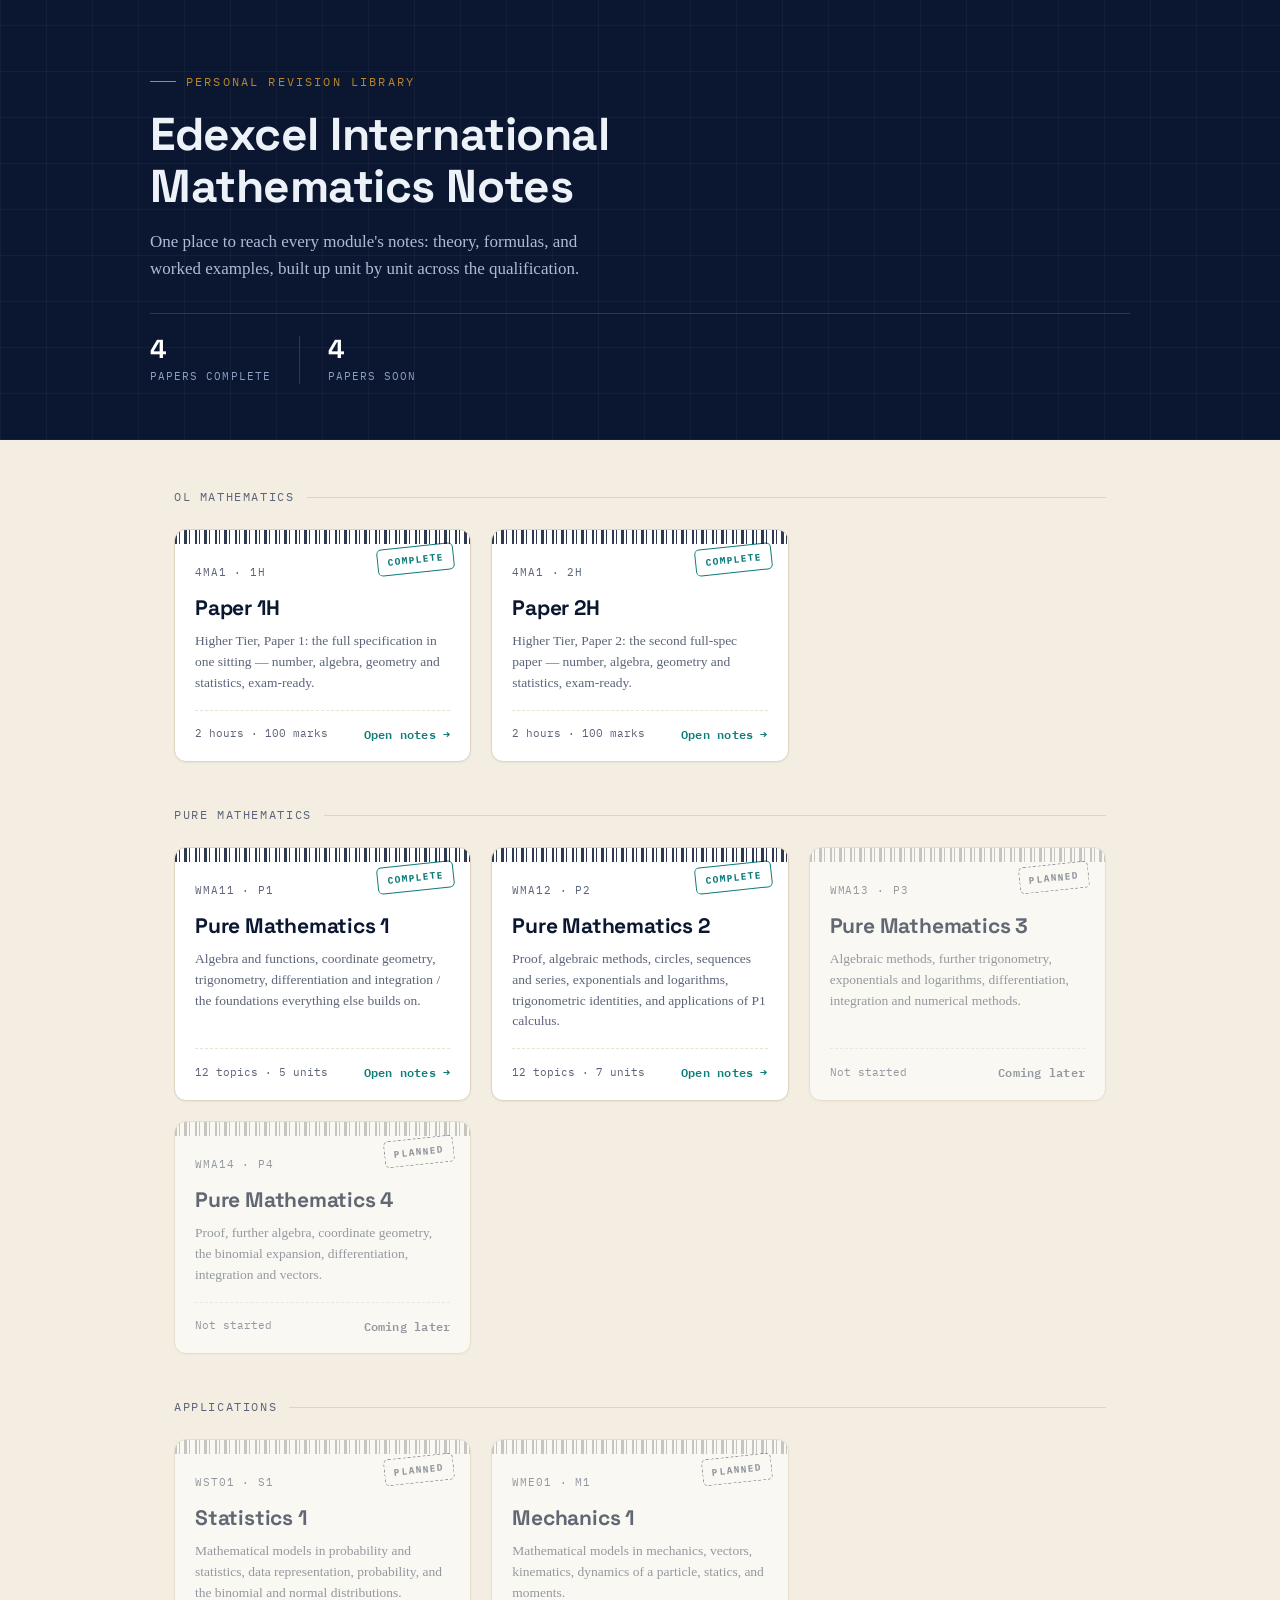
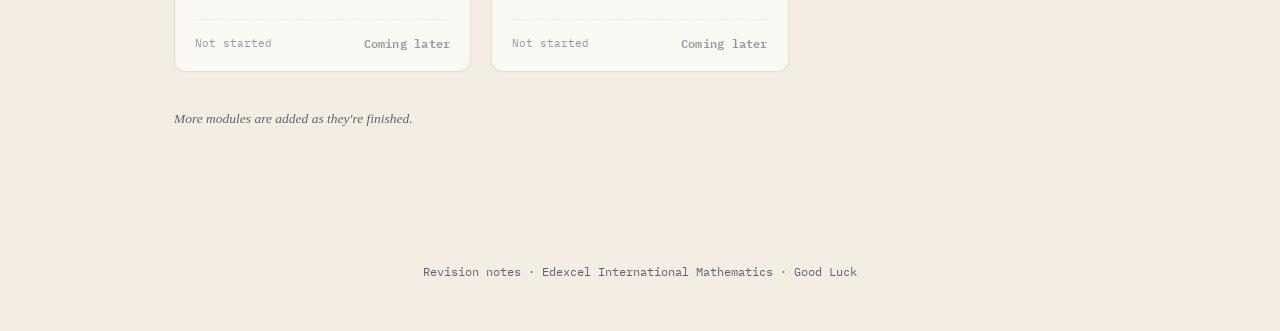
==== index.html @ 562caedf "correct p1/p2 cross links related to p3" ====
<!DOCTYPE html>
<html lang="en">

<head>
  <meta charset="UTF-8">
  <meta name="viewport" content="width=device-width, initial-scale=1.0">
  <title>Edexcel IAL Mathematics — Notes Index</title>
  <link rel="preconnect" href="https://fonts.googleapis.com">
  <link rel="preconnect" href="https://fonts.gstatic.com" crossorigin>
  <link
    href="https://fonts.googleapis.com/css2?family=Space+Grotesk:wght@500;600;700&family=IBM+Plex+Mono:wght@400;500;600&display=swap"
    rel="stylesheet">
  <style>
    :root {
      --navy: #0B1730;
      --navy-soft: #1B2C4D;
      --paper: #F3EEE1;
      --card: #FFFFFF;
      --ink: #20283B;
      --ink-soft: #5B6478;
      --teal: #0E7C7B;
      --teal-dim: #E1F0EF;
      --ochre: #B9862E;
      --ochre-dim: #F6EEDC;
      --rust: #8C3419;
      --line: #DED5C1;
      --line-soft: #E9E3D4;
      --radius: 12px;
      --font-display: 'Space Grotesk', sans-serif;
      --font-serif: Georgia, 'Iowan Old Style', serif;
      --font-mono: 'IBM Plex Mono', monospace;
    }

    * {
      box-sizing: border-box;
    }

    html {
      scroll-behavior: smooth;
    }

    body {
      margin: 0;
      background: var(--paper);
      color: var(--ink);
      font-family: var(--font-serif);
      line-height: 1.6;
    }

    /* ============ HERO ============ */
    .hero {
      background: var(--navy);
      color: #EDF1F8;
      padding: 72px 24px 56px;
      position: relative;
      overflow: hidden;
    }

    .hero::before {
      content: "";
      position: absolute;
      inset: 0;
      background-image:
        repeating-linear-gradient(90deg, rgba(255, 255, 255, 0.035) 0 1px, transparent 1px 46px),
        repeating-linear-gradient(0deg, rgba(255, 255, 255, 0.035) 0 1px, transparent 1px 46px);
      pointer-events: none;
    }

    .hero-inner {
      max-width: 980px;
      margin: 0 auto;
      position: relative;
      z-index: 2;
    }

    .hero .eyebrow {
      font-family: var(--font-mono);
      font-size: 12px;
      letter-spacing: .18em;
      text-transform: uppercase;
      color: var(--ochre);
      display: flex;
      align-items: center;
      gap: 10px;
      margin: 0 0 18px;
    }

    .hero .eyebrow::before {
      content: "";
      width: 26px;
      height: 1px;
      background: var(--ochre);
    }

    .hero h1 {
      font-family: var(--font-display);
      font-weight: 700;
      font-size: clamp(30px, 4.4vw, 46px);
      line-height: 1.12;
      margin: 0 0 16px;
      letter-spacing: -.01em;
      max-width: 16ch;
    }

    .hero p.lede {
      font-family: var(--font-serif);
      font-size: 17px;
      color: #AEBBD6;
      max-width: 56ch;
      margin: 0 0 30px;
    }

    .hero-stats {
      display: flex;
      gap: 0;
      flex-wrap: wrap;
      border-top: 1px solid rgba(255, 255, 255, 0.14);
      padding-top: 22px;
    }

    .hero-stats .stat {
      padding: 0 28px 0 0;
      margin-right: 28px;
      border-right: 1px solid rgba(255, 255, 255, 0.14);
    }

    .hero-stats .stat:last-child {
      border-right: none;
    }

    .hero-stats .stat .n {
      font-family: var(--font-display);
      font-size: 26px;
      font-weight: 700;
      color: #fff;
      line-height: 1;
    }

    .hero-stats .stat .l {
      font-family: var(--font-mono);
      font-size: 10.5px;
      letter-spacing: .1em;
      text-transform: uppercase;
      color: #8CA0C4;
      margin-top: 6px;
    }

    /* ============ MAIN ============ */
    main {
      max-width: 980px;
      margin: 0 auto;
      padding: 48px 24px 90px;
    }

    .section-label {
      font-family: var(--font-mono);
      font-size: 11.5px;
      letter-spacing: .14em;
      text-transform: uppercase;
      color: var(--ink-soft);
      display: flex;
      align-items: center;
      gap: 12px;
      margin: 0 0 22px;
    }

    .section-label::after {
      content: "";
      flex: 1;
      height: 1px;
      background: var(--line);
    }

    .grid {
      display: grid;
      grid-template-columns: repeat(auto-fill, minmax(260px, 1fr));
      gap: 20px;
    }

    /* ---- Paper-stub card ---- */
    .card {
      background: var(--card);
      border: 1px solid var(--line);
      border-radius: var(--radius);
      overflow: hidden;
      position: relative;
      display: flex;
      flex-direction: column;
      text-decoration: none;
      color: inherit;
      box-shadow: 0 1px 2px rgba(11, 23, 48, 0.05);
      transition: transform .18s ease, box-shadow .18s ease, border-color .18s ease;
    }

    a.card:hover {
      transform: translateY(-3px);
      box-shadow: 0 14px 30px rgba(11, 23, 48, 0.12);
      border-color: var(--teal);
    }

    .card.planned {
      cursor: default;
      opacity: 0.62;
    }

    .card-strip {
      height: 14px;
      background-image: repeating-linear-gradient(90deg,
          var(--navy) 0 2px, transparent 2px 4px,
          var(--navy) 4px 5px, transparent 5px 9px,
          var(--navy) 9px 12px, transparent 12px 14px,
          var(--navy) 14px 15px, transparent 15px 20px);
      opacity: 0.85;
    }

    .card.planned .card-strip {
      filter: grayscale(1);
      opacity: 0.35;
    }

    .card-body {
      padding: 20px 20px 18px;
      flex: 1;
      display: flex;
      flex-direction: column;
    }

    .card-code {
      font-family: var(--font-mono);
      font-size: 11px;
      letter-spacing: .08em;
      color: var(--ink-soft);
      margin-bottom: 10px;
      display: flex;
      justify-content: space-between;
      align-items: flex-start;
      gap: 10px;
    }

    .card-title {
      font-family: var(--font-display);
      font-size: 21px;
      font-weight: 700;
      color: var(--navy);
      margin: 0 0 6px;
      letter-spacing: -.01em;
    }

    .card-desc {
      font-family: var(--font-serif);
      font-size: 13.5px;
      color: var(--ink-soft);
      margin: 0 0 16px;
      line-height: 1.55;
    }

    .card-meta {
      margin-top: auto;
      display: flex;
      align-items: center;
      justify-content: space-between;
      gap: 10px;
      padding-top: 14px;
      border-top: 1px dashed var(--line-soft);
    }

    .card-meta .units {
      font-family: var(--font-mono);
      font-size: 11px;
      color: var(--ink-soft);
    }

    .card-cta {
      font-family: var(--font-mono);
      font-size: 11.5px;
      font-weight: 600;
      color: var(--teal);
      letter-spacing: .02em;
    }

    a.card:hover .card-cta {
      text-decoration: underline;
    }

    /* ---- Stamp ---- */
    .stamp {
      position: absolute;
      top: 16px;
      right: 16px;
      font-family: var(--font-mono);
      font-size: 9.5px;
      font-weight: 700;
      letter-spacing: .12em;
      text-transform: uppercase;
      padding: 5px 9px;
      border: 1.5px solid var(--teal);
      border-radius: 5px;
      color: var(--teal);
      transform: rotate(-6deg);
    }

    .stamp.planned {
      border-color: var(--ink-soft);
      color: var(--ink-soft);
      border-style: dashed;
    }

    /* ---- Roadmap note ---- */
    .roadmap-note {
      margin-top: 36px;
      font-family: var(--font-serif);
      font-size: 13.5px;
      color: var(--ink-soft);
      font-style: italic;
      max-width: 60ch;
    }

    footer {
      text-align: center;
      padding: 30px 24px 50px;
      color: var(--ink-soft);
      font-family: var(--font-mono);
      font-size: 11.5px;
    }

    @media (max-width:600px) {
      .hero {
        padding: 56px 20px 44px;
      }

      main {
        padding: 38px 20px 70px;
      }

      .hero-stats .stat {
        padding-right: 18px;
        margin-right: 18px;
      }
    }
  </style>
</head>

<body>

  <header class="hero">
    <div class="hero-inner">
      <p class="eyebrow">Personal revision library</p>
      <h1>Edexcel International Mathematics Notes</h1>
      <p class="lede">One place to reach every module's notes: theory, formulas, and worked examples, built up unit by
        unit across the qualification.</p>
      <div class="hero-stats">
        <div class="stat">
          <div class="n">4</div>
          <div class="l">Papers complete</div>
        </div>
        <div class="stat">
          <div class="n">4</div>
          <div class="l">Papers soon</div>
        </div>
      </div>
    </div>
  </header>

  <main>

<div class="section-label">OL Mathematics</div>
    <div class="grid">

      <a class="card" href="Final revision 1H notes.html">
        <div class="stamp">Complete</div>
        <div class="card-strip"></div>
        <div class="card-body">
          <div class="card-code"><span>4MA1 &middot; 1H</span></div>
          <h2 class="card-title">Paper 1H</h2>
          <p class="card-desc">Higher Tier, Paper 1: the full specification in one sitting — number, algebra,
            geometry and statistics, exam-ready.</p>
          <div class="card-meta">
            <span class="units">2 hours &middot; 100 marks</span>
            <span class="card-cta">Open notes &rarr;</span>
          </div>
        </div>
      </a>

      <a class="card" href="Final_revision_2H_notes -1.html">
        <div class="stamp">Complete</div>
        <div class="card-strip"></div>
        <div class="card-body">
          <div class="card-code"><span>4MA1 &middot; 2H</span></div>
          <h2 class="card-title">Paper 2H</h2>
          <p class="card-desc">Higher Tier, Paper 2: the second full-spec paper — number, algebra, geometry and
            statistics, exam-ready.</p>
          <div class="card-meta">
            <span class="units">2 hours &middot; 100 marks</span>
            <span class="card-cta">Open notes &rarr;</span>
          </div>
        </div>
      </a>

    </div>

    <div class="section-label" style="margin-top:44px;">Pure Mathematics</div>
    <div class="grid">

      <a class="card" href="pure-mathematics-1.html">
        <div class="stamp">Complete</div>
        <div class="card-strip"></div>
        <div class="card-body">
          <div class="card-code"><span>WMA11 &middot; P1</span></div>
          <h2 class="card-title">Pure Mathematics 1</h2>
          <p class="card-desc">Algebra and functions, coordinate geometry, trigonometry, differentiation and integration
            / the foundations everything else builds on.</p>
          <div class="card-meta">
            <span class="units">12 topics &middot; 5 units</span>
            <span class="card-cta">Open notes &rarr;</span>
          </div>
        </div>
      </a>

      <a class="card" href="pure-mathematics-2.html">
        <div class="stamp">Complete</div>
        <div class="card-strip"></div>
        <div class="card-body">
          <div class="card-code"><span>WMA12 &middot; P2</span></div>
          <h2 class="card-title">Pure Mathematics 2</h2>
          <p class="card-desc">Proof, algebraic methods, circles, sequences and series, exponentials and logarithms,
            trigonometric identities, and applications of P1 calculus.</p>
          <div class="card-meta">
            <span class="units">12 topics &middot; 7 units</span>
            <span class="card-cta">Open notes &rarr;</span>
          </div>
        </div>
      </a>

      <div class="card planned" aria-disabled="true">
        <div class="stamp planned">Planned</div>
        <div class="card-strip"></div>
        <div class="card-body">
          <div class="card-code"><span>WMA13 &middot; P3</span></div>
          <h2 class="card-title">Pure Mathematics 3</h2>
          <p class="card-desc">Algebraic methods, further trigonometry, exponentials and logarithms, differentiation,
            integration and numerical methods.</p>
          <div class="card-meta">
            <span class="units">Not started</span>
            <span class="card-cta" style="color:var(--ink-soft);">Coming later</span>
          </div>
        </div>
      </div>

      <div class="card planned" aria-disabled="true">
        <div class="stamp planned">Planned</div>
        <div class="card-strip"></div>
        <div class="card-body">
          <div class="card-code"><span>WMA14 &middot; P4</span></div>
          <h2 class="card-title">Pure Mathematics 4</h2>
          <p class="card-desc">Proof, further algebra, coordinate geometry, the binomial expansion, differentiation,
            integration and vectors.</p>
          <div class="card-meta">
            <span class="units">Not started</span>
            <span class="card-cta" style="color:var(--ink-soft);">Coming later</span>
          </div>
        </div>
      </div>

    </div>

    <div class="section-label" style="margin-top:44px;">Applications</div>
    <div class="grid">

      <div class="card planned" aria-disabled="true">
        <div class="stamp planned">Planned</div>
        <div class="card-strip"></div>
        <div class="card-body">
          <div class="card-code"><span>WST01 &middot; S1</span></div>
          <h2 class="card-title">Statistics 1</h2>
          <p class="card-desc">Mathematical models in probability and statistics, data representation, probability, and
            the binomial and normal distributions.</p>
          <div class="card-meta">
            <span class="units">Not started</span>
            <span class="card-cta" style="color:var(--ink-soft);">Coming later</span>
          </div>
        </div>
      </div>

      <div class="card planned" aria-disabled="true">
        <div class="stamp planned">Planned</div>
        <div class="card-strip"></div>
        <div class="card-body">
          <div class="card-code"><span>WME01 &middot; M1</span></div>
          <h2 class="card-title">Mechanics 1</h2>
          <p class="card-desc">Mathematical models in mechanics, vectors, kinematics, dynamics of a particle, statics,
            and moments.</p>
          <div class="card-meta">
            <span class="units">Not started</span>
            <span class="card-cta" style="color:var(--ink-soft);">Coming later</span>
          </div>
        </div>
      </div>

    </div>

    <p class="roadmap-note">More modules are added as they're finished.</p>
  </main>

  <footer>Revision notes &middot; Edexcel International Mathematics &middot; Good Luck</footer>

</body>

</html>
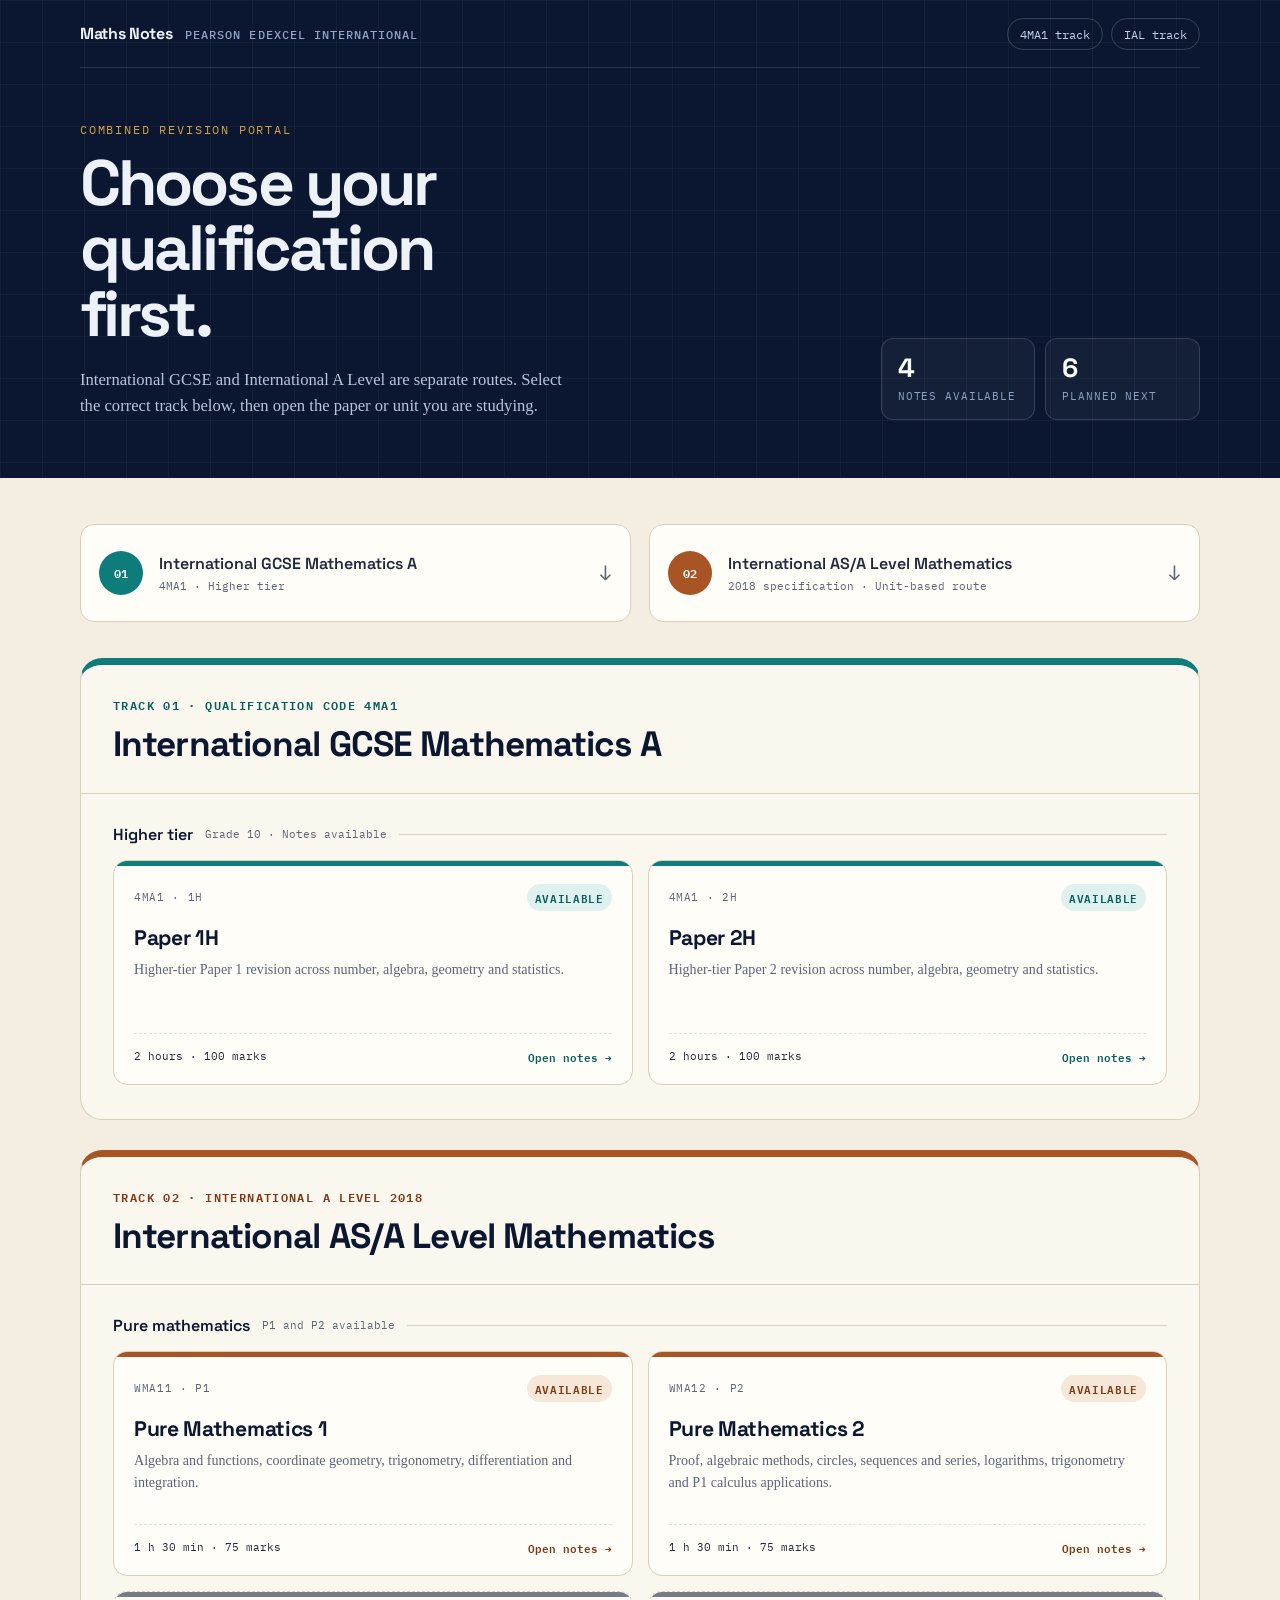
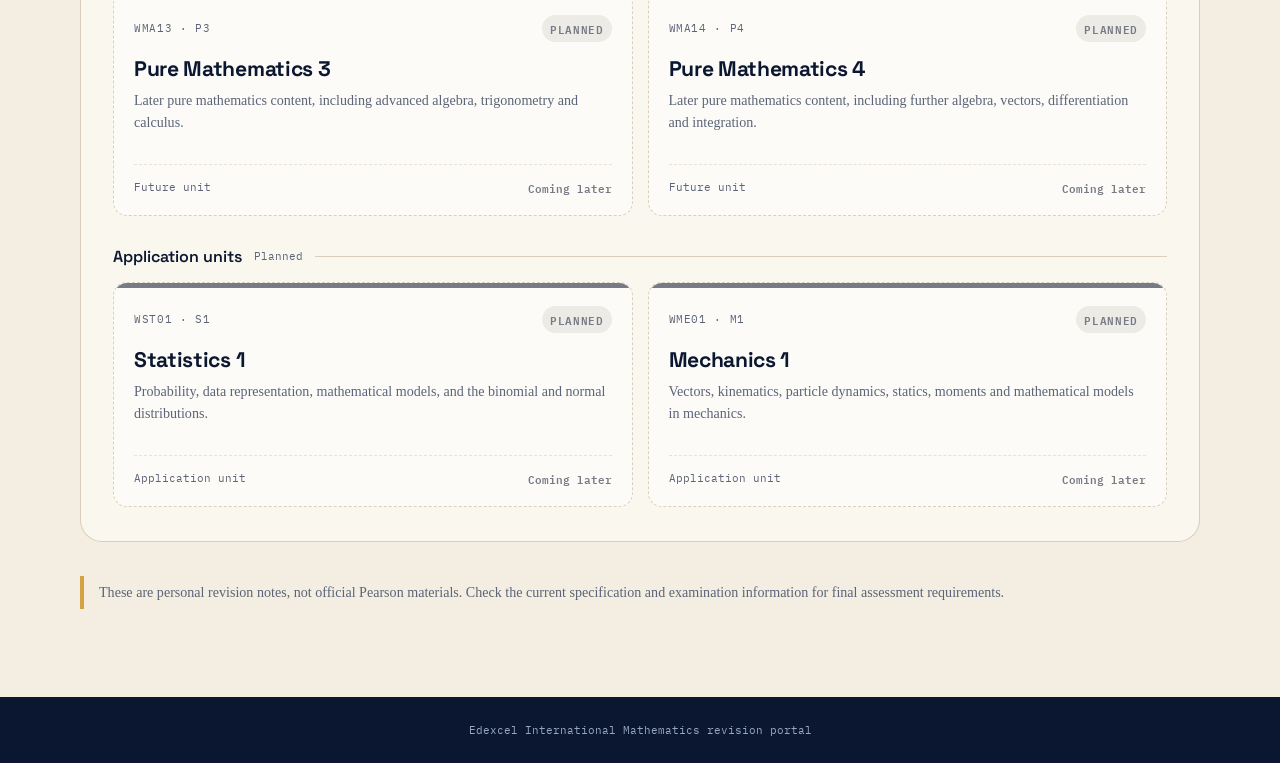
==== commit a64f5a61: "index page overhaul" ====
--- a/index.html
+++ b/index.html
@@ -1,508 +1,135 @@
 <!DOCTYPE html>
 <html lang="en">
-
 <head>
   <meta charset="UTF-8">
   <meta name="viewport" content="width=device-width, initial-scale=1.0">
-  <title>Edexcel IAL Mathematics — Notes Index</title>
+  <meta name="description" content="A two-track revision portal for Pearson Edexcel International GCSE Mathematics A and International A Level Mathematics.">
+  <title>Edexcel International Mathematics Notes Portal</title>
   <link rel="preconnect" href="https://fonts.googleapis.com">
   <link rel="preconnect" href="https://fonts.gstatic.com" crossorigin>
-  <link
-    href="https://fonts.googleapis.com/css2?family=Space+Grotesk:wght@500;600;700&family=IBM+Plex+Mono:wght@400;500;600&display=swap"
-    rel="stylesheet">
+  <link href="https://fonts.googleapis.com/css2?family=Space+Grotesk:wght@500;600;700&family=IBM+Plex+Mono:wght@400;500;600&display=swap" rel="stylesheet">
   <style>
     :root {
-      --navy: #0B1730;
-      --navy-soft: #1B2C4D;
-      --paper: #F3EEE1;
-      --card: #FFFFFF;
-      --ink: #20283B;
-      --ink-soft: #5B6478;
-      --teal: #0E7C7B;
-      --teal-dim: #E1F0EF;
-      --ochre: #B9862E;
-      --ochre-dim: #F6EEDC;
-      --rust: #8C3419;
-      --line: #DED5C1;
-      --line-soft: #E9E3D4;
-      --radius: 12px;
-      --font-display: 'Space Grotesk', sans-serif;
-      --font-serif: Georgia, 'Iowan Old Style', serif;
-      --font-mono: 'IBM Plex Mono', monospace;
+      --navy:#0b1730;--paper:#f3eee1;--card:#fffdf8;--white:#fff;--ink:#20283b;--ink-soft:#5b6478;
+      --line:#d9cfbb;--line-soft:#e9e2d4;--igcse:#0e7c7b;--igcse-dark:#075e5d;--igcse-soft:#dff1ef;
+      --ial:#a85424;--ial-dark:#7e3814;--ial-soft:#f7e7d8;--planned:#777b86;--planned-soft:#edebe5;
+      --gold:#d4a244;--radius-lg:22px;--radius:14px;--display:'Space Grotesk',sans-serif;
+      --serif:Georgia,'Iowan Old Style',serif;--mono:'IBM Plex Mono',monospace;
     }
-
-    * {
-      box-sizing: border-box;
-    }
-
-    html {
-      scroll-behavior: smooth;
-    }
-
-    body {
-      margin: 0;
-      background: var(--paper);
-      color: var(--ink);
-      font-family: var(--font-serif);
-      line-height: 1.6;
-    }
-
-    /* ============ HERO ============ */
-    .hero {
-      background: var(--navy);
-      color: #EDF1F8;
-      padding: 72px 24px 56px;
-      position: relative;
-      overflow: hidden;
-    }
-
-    .hero::before {
-      content: "";
-      position: absolute;
-      inset: 0;
-      background-image:
-        repeating-linear-gradient(90deg, rgba(255, 255, 255, 0.035) 0 1px, transparent 1px 46px),
-        repeating-linear-gradient(0deg, rgba(255, 255, 255, 0.035) 0 1px, transparent 1px 46px);
-      pointer-events: none;
-    }
-
-    .hero-inner {
-      max-width: 980px;
-      margin: 0 auto;
-      position: relative;
-      z-index: 2;
-    }
-
-    .hero .eyebrow {
-      font-family: var(--font-mono);
-      font-size: 12px;
-      letter-spacing: .18em;
-      text-transform: uppercase;
-      color: var(--ochre);
-      display: flex;
-      align-items: center;
-      gap: 10px;
-      margin: 0 0 18px;
-    }
-
-    .hero .eyebrow::before {
-      content: "";
-      width: 26px;
-      height: 1px;
-      background: var(--ochre);
-    }
-
-    .hero h1 {
-      font-family: var(--font-display);
-      font-weight: 700;
-      font-size: clamp(30px, 4.4vw, 46px);
-      line-height: 1.12;
-      margin: 0 0 16px;
-      letter-spacing: -.01em;
-      max-width: 16ch;
-    }
-
-    .hero p.lede {
-      font-family: var(--font-serif);
-      font-size: 17px;
-      color: #AEBBD6;
-      max-width: 56ch;
-      margin: 0 0 30px;
-    }
-
-    .hero-stats {
-      display: flex;
-      gap: 0;
-      flex-wrap: wrap;
-      border-top: 1px solid rgba(255, 255, 255, 0.14);
-      padding-top: 22px;
-    }
-
-    .hero-stats .stat {
-      padding: 0 28px 0 0;
-      margin-right: 28px;
-      border-right: 1px solid rgba(255, 255, 255, 0.14);
-    }
-
-    .hero-stats .stat:last-child {
-      border-right: none;
-    }
-
-    .hero-stats .stat .n {
-      font-family: var(--font-display);
-      font-size: 26px;
-      font-weight: 700;
-      color: #fff;
-      line-height: 1;
-    }
-
-    .hero-stats .stat .l {
-      font-family: var(--font-mono);
-      font-size: 10.5px;
-      letter-spacing: .1em;
-      text-transform: uppercase;
-      color: #8CA0C4;
-      margin-top: 6px;
-    }
-
-    /* ============ MAIN ============ */
-    main {
-      max-width: 980px;
-      margin: 0 auto;
-      padding: 48px 24px 90px;
-    }
-
-    .section-label {
-      font-family: var(--font-mono);
-      font-size: 11.5px;
-      letter-spacing: .14em;
-      text-transform: uppercase;
-      color: var(--ink-soft);
-      display: flex;
-      align-items: center;
-      gap: 12px;
-      margin: 0 0 22px;
-    }
-
-    .section-label::after {
-      content: "";
-      flex: 1;
-      height: 1px;
-      background: var(--line);
-    }
-
-    .grid {
-      display: grid;
-      grid-template-columns: repeat(auto-fill, minmax(260px, 1fr));
-      gap: 20px;
-    }
-
-    /* ---- Paper-stub card ---- */
-    .card {
-      background: var(--card);
-      border: 1px solid var(--line);
-      border-radius: var(--radius);
-      overflow: hidden;
-      position: relative;
-      display: flex;
-      flex-direction: column;
-      text-decoration: none;
-      color: inherit;
-      box-shadow: 0 1px 2px rgba(11, 23, 48, 0.05);
-      transition: transform .18s ease, box-shadow .18s ease, border-color .18s ease;
-    }
-
-    a.card:hover {
-      transform: translateY(-3px);
-      box-shadow: 0 14px 30px rgba(11, 23, 48, 0.12);
-      border-color: var(--teal);
-    }
-
-    .card.planned {
-      cursor: default;
-      opacity: 0.62;
-    }
-
-    .card-strip {
-      height: 14px;
-      background-image: repeating-linear-gradient(90deg,
-          var(--navy) 0 2px, transparent 2px 4px,
-          var(--navy) 4px 5px, transparent 5px 9px,
-          var(--navy) 9px 12px, transparent 12px 14px,
-          var(--navy) 14px 15px, transparent 15px 20px);
-      opacity: 0.85;
-    }
-
-    .card.planned .card-strip {
-      filter: grayscale(1);
-      opacity: 0.35;
-    }
-
-    .card-body {
-      padding: 20px 20px 18px;
-      flex: 1;
-      display: flex;
-      flex-direction: column;
-    }
-
-    .card-code {
-      font-family: var(--font-mono);
-      font-size: 11px;
-      letter-spacing: .08em;
-      color: var(--ink-soft);
-      margin-bottom: 10px;
-      display: flex;
-      justify-content: space-between;
-      align-items: flex-start;
-      gap: 10px;
-    }
-
-    .card-title {
-      font-family: var(--font-display);
-      font-size: 21px;
-      font-weight: 700;
-      color: var(--navy);
-      margin: 0 0 6px;
-      letter-spacing: -.01em;
-    }
-
-    .card-desc {
-      font-family: var(--font-serif);
-      font-size: 13.5px;
-      color: var(--ink-soft);
-      margin: 0 0 16px;
-      line-height: 1.55;
-    }
-
-    .card-meta {
-      margin-top: auto;
-      display: flex;
-      align-items: center;
-      justify-content: space-between;
-      gap: 10px;
-      padding-top: 14px;
-      border-top: 1px dashed var(--line-soft);
-    }
-
-    .card-meta .units {
-      font-family: var(--font-mono);
-      font-size: 11px;
-      color: var(--ink-soft);
-    }
-
-    .card-cta {
-      font-family: var(--font-mono);
-      font-size: 11.5px;
-      font-weight: 600;
-      color: var(--teal);
-      letter-spacing: .02em;
-    }
-
-    a.card:hover .card-cta {
-      text-decoration: underline;
-    }
-
-    /* ---- Stamp ---- */
-    .stamp {
-      position: absolute;
-      top: 16px;
-      right: 16px;
-      font-family: var(--font-mono);
-      font-size: 9.5px;
-      font-weight: 700;
-      letter-spacing: .12em;
-      text-transform: uppercase;
-      padding: 5px 9px;
-      border: 1.5px solid var(--teal);
-      border-radius: 5px;
-      color: var(--teal);
-      transform: rotate(-6deg);
-    }
-
-    .stamp.planned {
-      border-color: var(--ink-soft);
-      color: var(--ink-soft);
-      border-style: dashed;
-    }
-
-    /* ---- Roadmap note ---- */
-    .roadmap-note {
-      margin-top: 36px;
-      font-family: var(--font-serif);
-      font-size: 13.5px;
-      color: var(--ink-soft);
-      font-style: italic;
-      max-width: 60ch;
-    }
-
-    footer {
-      text-align: center;
-      padding: 30px 24px 50px;
-      color: var(--ink-soft);
-      font-family: var(--font-mono);
-      font-size: 11.5px;
-    }
-
-    @media (max-width:600px) {
-      .hero {
-        padding: 56px 20px 44px;
-      }
-
-      main {
-        padding: 38px 20px 70px;
-      }
-
-      .hero-stats .stat {
-        padding-right: 18px;
-        margin-right: 18px;
-      }
-    }
+    *{box-sizing:border-box}html{scroll-behavior:smooth}body{margin:0;background:var(--paper);color:var(--ink);font:16px/1.6 var(--serif)}
+    a{color:inherit}a:focus-visible{outline:3px solid var(--gold);outline-offset:4px}
+    .masthead{background:var(--navy);color:#edf1f8;position:relative;overflow:hidden}
+    .masthead::before{content:"";position:absolute;inset:0;background-image:linear-gradient(90deg,rgba(255,255,255,.035) 1px,transparent 1px),linear-gradient(rgba(255,255,255,.035) 1px,transparent 1px);background-size:42px 42px;pointer-events:none}
+    .topbar,.hero-inner,main{width:min(1120px,calc(100% - 40px));margin-inline:auto}
+    .topbar{min-height:68px;display:flex;align-items:center;justify-content:space-between;gap:24px;border-bottom:1px solid rgba(255,255,255,.12);position:relative;z-index:1}
+    .brand{font:700 1rem var(--display);letter-spacing:-.02em}.brand small{color:#91a5c7;font:500 .72rem var(--mono);letter-spacing:.09em;margin-left:9px;text-transform:uppercase}
+    .track-nav{display:flex;gap:8px;font:.77rem var(--mono)}.track-nav a{border:1px solid rgba(255,255,255,.18);border-radius:999px;color:#c5d0e4;padding:7px 12px;text-decoration:none;transition:.18s}
+    .track-nav a:hover{background:rgba(255,255,255,.1);color:var(--white)}
+    .hero-inner{padding:54px 0 58px;display:grid;grid-template-columns:minmax(0,1.4fr) minmax(260px,.6fr);gap:56px;align-items:end;position:relative;z-index:1}
+    .eyebrow{color:var(--gold);font:.76rem var(--mono);letter-spacing:.15em;margin:0 0 14px;text-transform:uppercase}
+    h1{font:700 clamp(2.1rem,5vw,4.2rem)/1.02 var(--display);letter-spacing:-.045em;margin:0;max-width:12ch}
+    .hero-copy{color:#b8c5dc;font-size:1.04rem;margin:20px 0 0;max-width:58ch}
+    .availability{display:grid;grid-template-columns:1fr 1fr;gap:10px}.availability-item{border:1px solid rgba(255,255,255,.14);border-radius:12px;padding:16px;background:rgba(255,255,255,.04)}
+    .availability-item strong{display:block;color:var(--white);font:700 1.65rem/1 var(--display)}.availability-item span{display:block;color:#8fa2c2;font:.68rem var(--mono);letter-spacing:.08em;margin-top:8px;text-transform:uppercase}
+    main{padding-block:46px 88px}.portal-intro{display:grid;grid-template-columns:1fr 1fr;gap:18px;margin-bottom:36px}
+    .track-jump{align-items:center;background:var(--card);border:1px solid var(--line);border-radius:var(--radius);display:grid;grid-template-columns:auto 1fr auto;gap:16px;min-height:98px;padding:18px;text-decoration:none;transition:.18s}
+    .track-jump:hover{box-shadow:0 14px 32px rgba(11,23,48,.11);transform:translateY(-2px)}.track-jump .number{align-items:center;border-radius:50%;color:var(--white);display:flex;font:600 .78rem var(--mono);height:44px;justify-content:center;width:44px}
+    .track-jump.igcse .number{background:var(--igcse)}.track-jump.ial .number{background:var(--ial)}.track-jump strong{display:block;font:600 1rem/1.25 var(--display)}
+    .track-jump small{color:var(--ink-soft);display:block;font:.7rem var(--mono);margin-top:5px}.track-jump .arrow{color:var(--ink-soft);font:1.3rem var(--display)}
+    .qualification{background:rgba(255,253,248,.62);border:1px solid var(--line);border-radius:var(--radius-lg);overflow:hidden;scroll-margin-top:20px}.qualification+.qualification{margin-top:30px}
+    .qualification-header{display:grid;grid-template-columns:1fr auto;gap:32px;padding:30px 32px 28px;border-bottom:1px solid var(--line)}
+    .qualification.igcse{border-top:7px solid var(--igcse)}.qualification.ial{border-top:7px solid var(--ial)}
+    .qualification-code{font:600 .72rem var(--mono);letter-spacing:.12em;margin:0 0 9px;text-transform:uppercase}.igcse .qualification-code{color:var(--igcse-dark)}.ial .qualification-code{color:var(--ial-dark)}
+    .qualification h2{color:var(--navy);font:700 clamp(1.55rem,3vw,2.2rem)/1.15 var(--display);letter-spacing:-.025em;margin:0}.qualification-summary{color:var(--ink-soft);margin:11px 0 0;max-width:68ch}
+    .structure-note{align-self:start;border-radius:10px;font:.72rem/1.5 var(--mono);max-width:240px;padding:11px 13px}.igcse .structure-note{background:var(--igcse-soft);color:var(--igcse-dark)}.ial .structure-note{background:var(--ial-soft);color:var(--ial-dark)}
+    .qualification-body{padding:30px 32px 34px}.group+.group{margin-top:30px}.group-heading{align-items:center;display:flex;gap:12px;margin:0 0 15px}.group-heading h3{color:var(--navy);font:600 1rem var(--display);margin:0}.group-heading span{color:var(--ink-soft);font:.67rem var(--mono)}
+    .group-heading::after{background:var(--line);content:"";flex:1;height:1px}.paper-grid{display:grid;gap:15px;grid-template-columns:repeat(2,minmax(0,1fr))}
+    .paper-card{background:var(--card);border:1px solid var(--line);border-radius:var(--radius);color:inherit;display:flex;flex-direction:column;min-height:225px;overflow:hidden;position:relative;text-decoration:none;transition:.18s}
+    a.paper-card:hover{box-shadow:0 12px 26px rgba(11,23,48,.1);transform:translateY(-2px)}.igcse a.paper-card:hover{border-color:var(--igcse)}.ial a.paper-card:hover{border-color:var(--ial)}
+    .paper-card::before{content:"";height:5px;inset:0 0 auto;position:absolute}.igcse .paper-card::before{background:var(--igcse)}.ial .paper-card::before{background:var(--ial)}.paper-card.planned::before{background:var(--planned)}
+    .paper-card.planned{background:rgba(255,255,255,.48);border-style:dashed;color:var(--ink-soft)}.paper-content{display:flex;flex:1;flex-direction:column;padding:23px 20px 18px}
+    .paper-topline{align-items:center;display:flex;font:.68rem var(--mono);justify-content:space-between;letter-spacing:.06em;margin-bottom:14px}.paper-code{color:var(--ink-soft)}
+    .status{border-radius:999px;font-weight:600;padding:4px 8px;text-transform:uppercase}.igcse .status.ready{background:var(--igcse-soft);color:var(--igcse-dark)}.ial .status.ready{background:var(--ial-soft);color:var(--ial-dark)}.status.planned{background:var(--planned-soft);color:var(--planned)}
+    .paper-card h4{color:var(--navy);font:700 1.32rem/1.2 var(--display);letter-spacing:-.015em;margin:0}.paper-card p{color:var(--ink-soft);font-size:.88rem;line-height:1.55;margin:9px 0 18px}
+    .paper-footer{align-items:center;border-top:1px dashed var(--line-soft);display:flex;font:.68rem var(--mono);gap:12px;justify-content:space-between;margin-top:auto;padding-top:13px}.paper-footer .open{font-weight:600}.igcse .paper-footer .open{color:var(--igcse-dark)}.ial .paper-footer .open{color:var(--ial-dark)}.planned .paper-footer .open{color:var(--planned)}
+    .portal-note{border-left:4px solid var(--gold);color:var(--ink-soft);font-size:.88rem;margin:34px 0 0;padding:5px 0 5px 15px}footer{background:var(--navy);color:#97a7c2;font:.7rem var(--mono);padding:26px 20px;text-align:center}
+    @media(max-width:860px){.hero-inner{grid-template-columns:1fr;gap:28px}.availability{max-width:380px}.qualification-header{grid-template-columns:1fr;gap:18px}.structure-note{max-width:none}}
+    @media(max-width:640px){.topbar,.hero-inner,main{width:min(100% - 28px,1120px)}.topbar{align-items:flex-start;flex-direction:column;padding-block:16px}.brand small{display:block;margin:2px 0 0}.track-nav{width:100%}.track-nav a{flex:1;text-align:center}.hero-inner{padding-block:42px 46px}.portal-intro,.paper-grid{grid-template-columns:1fr}.qualification-header,.qualification-body{padding-inline:20px}.paper-card{min-height:0}}
+    @media(prefers-reduced-motion:reduce){html{scroll-behavior:auto}*{transition:none!important}}
   </style>
 </head>
-
 <body>
-
-  <header class="hero">
+  <header class="masthead">
+    <div class="topbar">
+      <div class="brand">Maths Notes <small>Pearson Edexcel International</small></div>
+      <nav class="track-nav" aria-label="Qualification tracks"><a href="#igcse-track">4MA1 track</a><a href="#ial-track">IAL track</a></nav>
+    </div>
     <div class="hero-inner">
-      <p class="eyebrow">Personal revision library</p>
-      <h1>Edexcel International Mathematics Notes</h1>
-      <p class="lede">One place to reach every module's notes: theory, formulas, and worked examples, built up unit by
-        unit across the qualification.</p>
-      <div class="hero-stats">
-        <div class="stat">
-          <div class="n">4</div>
-          <div class="l">Papers complete</div>
-        </div>
-        <div class="stat">
-          <div class="n">4</div>
-          <div class="l">Papers soon</div>
-        </div>
+      <div>
+        <p class="eyebrow">Combined revision portal</p>
+        <h1>Choose your qualification first.</h1>
+        <p class="hero-copy">International GCSE and International A Level are separate routes. Select the correct track below, then open the paper or unit you are studying.</p>
+      </div>
+      <div class="availability" aria-label="Portal availability">
+        <div class="availability-item"><strong>4</strong><span>Notes available</span></div>
+        <div class="availability-item"><strong>6</strong><span>Planned next</span></div>
       </div>
     </div>
   </header>
 
   <main>
+    <nav class="portal-intro" aria-label="Choose a qualification">
+      <a class="track-jump igcse" href="#igcse-track"><span class="number">01</span><span><strong>International GCSE Mathematics A</strong><small>4MA1 · Higher tier</small></span><span class="arrow" aria-hidden="true">↓</span></a>
+      <a class="track-jump ial" href="#ial-track"><span class="number">02</span><span><strong>International AS/A Level Mathematics</strong><small>2018 specification · Unit-based route</small></span><span class="arrow" aria-hidden="true">↓</span></a>
+    </nav>
 
-<div class="section-label">OL Mathematics</div>
-    <div class="grid">
-
-      <a class="card" href="Final revision 1H notes.html">
-        <div class="stamp">Complete</div>
-        <div class="card-strip"></div>
-        <div class="card-body">
-          <div class="card-code"><span>4MA1 &middot; 1H</span></div>
-          <h2 class="card-title">Paper 1H</h2>
-          <p class="card-desc">Higher Tier, Paper 1: the full specification in one sitting — number, algebra,
-            geometry and statistics, exam-ready.</p>
-          <div class="card-meta">
-            <span class="units">2 hours &middot; 100 marks</span>
-            <span class="card-cta">Open notes &rarr;</span>
+    <section class="qualification igcse" id="igcse-track" aria-labelledby="igcse-heading">
+      <header class="qualification-header">
+        <div><p class="qualification-code">Track 01 · Qualification code 4MA1</p><h2 id="igcse-heading">International GCSE Mathematics A</h2></div>
+      </header>
+      <div class="qualification-body">
+        <div class="group">
+          <!-- <div class="group-heading"><h3>Foundation tier</h3><span>Grades 1–5 · Notes planned</span></div>
+          <div class="paper-grid">
+            <article class="paper-card planned" data-qualification="4MA1" data-tier="foundation" data-status="planned"><div class="paper-content"><div class="paper-topline"><span class="paper-code">4MA1 · 1F</span><span class="status planned">Planned</span></div><h4>Paper 1F</h4><p>Foundation-tier Paper 1 notes will appear here when they are ready.</p><div class="paper-footer"><span>2 hours · 100 marks</span><span class="open">Coming later</span></div></div></article>
+            <article class="paper-card planned" data-qualification="4MA1" data-tier="foundation" data-status="planned"><div class="paper-content"><div class="paper-topline"><span class="paper-code">4MA1 · 2F</span><span class="status planned">Planned</span></div><h4>Paper 2F</h4><p>Foundation-tier Paper 2 notes will appear here when they are ready.</p><div class="paper-footer"><span>2 hours · 100 marks</span><span class="open">Coming later</span></div></div></article>
           </div>
-        </div>
-      </a>
-
-      <a class="card" href="Final_revision_2H_notes -1.html">
-        <div class="stamp">Complete</div>
-        <div class="card-strip"></div>
-        <div class="card-body">
-          <div class="card-code"><span>4MA1 &middot; 2H</span></div>
-          <h2 class="card-title">Paper 2H</h2>
-          <p class="card-desc">Higher Tier, Paper 2: the second full-spec paper — number, algebra, geometry and
-            statistics, exam-ready.</p>
-          <div class="card-meta">
-            <span class="units">2 hours &middot; 100 marks</span>
-            <span class="card-cta">Open notes &rarr;</span>
-          </div>
-        </div>
-      </a>
-
-    </div>
-
-    <div class="section-label" style="margin-top:44px;">Pure Mathematics</div>
-    <div class="grid">
-
-      <a class="card" href="pure-mathematics-1.html">
-        <div class="stamp">Complete</div>
-        <div class="card-strip"></div>
-        <div class="card-body">
-          <div class="card-code"><span>WMA11 &middot; P1</span></div>
-          <h2 class="card-title">Pure Mathematics 1</h2>
-          <p class="card-desc">Algebra and functions, coordinate geometry, trigonometry, differentiation and integration
-            / the foundations everything else builds on.</p>
-          <div class="card-meta">
-            <span class="units">12 topics &middot; 5 units</span>
-            <span class="card-cta">Open notes &rarr;</span>
-          </div>
-        </div>
-      </a>
-
-      <a class="card" href="pure-mathematics-2.html">
-        <div class="stamp">Complete</div>
-        <div class="card-strip"></div>
-        <div class="card-body">
-          <div class="card-code"><span>WMA12 &middot; P2</span></div>
-          <h2 class="card-title">Pure Mathematics 2</h2>
-          <p class="card-desc">Proof, algebraic methods, circles, sequences and series, exponentials and logarithms,
-            trigonometric identities, and applications of P1 calculus.</p>
-          <div class="card-meta">
-            <span class="units">12 topics &middot; 7 units</span>
-            <span class="card-cta">Open notes &rarr;</span>
-          </div>
-        </div>
-      </a>
-
-      <div class="card planned" aria-disabled="true">
-        <div class="stamp planned">Planned</div>
-        <div class="card-strip"></div>
-        <div class="card-body">
-          <div class="card-code"><span>WMA13 &middot; P3</span></div>
-          <h2 class="card-title">Pure Mathematics 3</h2>
-          <p class="card-desc">Algebraic methods, further trigonometry, exponentials and logarithms, differentiation,
-            integration and numerical methods.</p>
-          <div class="card-meta">
-            <span class="units">Not started</span>
-            <span class="card-cta" style="color:var(--ink-soft);">Coming later</span>
+        </div> -->
+        <div class="group">
+          <div class="group-heading"><h3>Higher tier</h3><span>Grade 10 · Notes available</span></div>
+          <div class="paper-grid">
+            <a class="paper-card" href="Final revision 1H notes.html" data-qualification="4MA1" data-tier="higher" data-status="available"><div class="paper-content"><div class="paper-topline"><span class="paper-code">4MA1 · 1H</span><span class="status ready">Available</span></div><h4>Paper 1H</h4><p>Higher-tier Paper 1 revision across number, algebra, geometry and statistics.</p><div class="paper-footer"><span>2 hours · 100 marks</span><span class="open">Open notes →</span></div></div></a>
+            <a class="paper-card" href="Final_revision_2H_notes -1.html" data-qualification="4MA1" data-tier="higher" data-status="available"><div class="paper-content"><div class="paper-topline"><span class="paper-code">4MA1 · 2H</span><span class="status ready">Available</span></div><h4>Paper 2H</h4><p>Higher-tier Paper 2 revision across number, algebra, geometry and statistics.</p><div class="paper-footer"><span>2 hours · 100 marks</span><span class="open">Open notes →</span></div></div></a>
           </div>
         </div>
       </div>
+    </section>
 
-      <div class="card planned" aria-disabled="true">
-        <div class="stamp planned">Planned</div>
-        <div class="card-strip"></div>
-        <div class="card-body">
-          <div class="card-code"><span>WMA14 &middot; P4</span></div>
-          <h2 class="card-title">Pure Mathematics 4</h2>
-          <p class="card-desc">Proof, further algebra, coordinate geometry, the binomial expansion, differentiation,
-            integration and vectors.</p>
-          <div class="card-meta">
-            <span class="units">Not started</span>
-            <span class="card-cta" style="color:var(--ink-soft);">Coming later</span>
+    <section class="qualification ial" id="ial-track" aria-labelledby="ial-heading">
+      <header class="qualification-header">
+        <div><p class="qualification-code">Track 02 · International A Level 2018</p><h2 id="ial-heading">International AS/A Level Mathematics</h2></div>
+      </header>
+      <div class="qualification-body">
+        <div class="group">
+          <div class="group-heading"><h3>Pure mathematics</h3><span>P1 and P2 available</span></div>
+          <div class="paper-grid">
+            <a class="paper-card" href="pure-mathematics-1.html" data-qualification="IAL-2018" data-unit="WMA11" data-status="available"><div class="paper-content"><div class="paper-topline"><span class="paper-code">WMA11 · P1</span><span class="status ready">Available</span></div><h4>Pure Mathematics 1</h4><p>Algebra and functions, coordinate geometry, trigonometry, differentiation and integration.</p><div class="paper-footer"><span>1 h 30 min · 75 marks</span><span class="open">Open notes →</span></div></div></a>
+            <a class="paper-card" href="pure-mathematics-2.html" data-qualification="IAL-2018" data-unit="WMA12" data-status="available"><div class="paper-content"><div class="paper-topline"><span class="paper-code">WMA12 · P2</span><span class="status ready">Available</span></div><h4>Pure Mathematics 2</h4><p>Proof, algebraic methods, circles, sequences and series, logarithms, trigonometry and P1 calculus applications.</p><div class="paper-footer"><span>1 h 30 min · 75 marks</span><span class="open">Open notes →</span></div></div></a>
+            <article class="paper-card planned" data-qualification="IAL-2018" data-unit="WMA13" data-status="planned"><div class="paper-content"><div class="paper-topline"><span class="paper-code">WMA13 · P3</span><span class="status planned">Planned</span></div><h4>Pure Mathematics 3</h4><p>Later pure mathematics content, including advanced algebra, trigonometry and calculus.</p><div class="paper-footer"><span>Future unit</span><span class="open">Coming later</span></div></div></article>
+            <article class="paper-card planned" data-qualification="IAL-2018" data-unit="WMA14" data-status="planned"><div class="paper-content"><div class="paper-topline"><span class="paper-code">WMA14 · P4</span><span class="status planned">Planned</span></div><h4>Pure Mathematics 4</h4><p>Later pure mathematics content, including further algebra, vectors, differentiation and integration.</p><div class="paper-footer"><span>Future unit</span><span class="open">Coming later</span></div></div></article>
+          </div>
+        </div>
+        <div class="group">
+          <div class="group-heading"><h3>Application units</h3><span>Planned</span></div>
+          <div class="paper-grid">
+            <article class="paper-card planned" data-qualification="IAL-2018" data-unit="WST01" data-status="planned"><div class="paper-content"><div class="paper-topline"><span class="paper-code">WST01 · S1</span><span class="status planned">Planned</span></div><h4>Statistics 1</h4><p>Probability, data representation, mathematical models, and the binomial and normal distributions.</p><div class="paper-footer"><span>Application unit</span><span class="open">Coming later</span></div></div></article>
+            <article class="paper-card planned" data-qualification="IAL-2018" data-unit="WME01" data-status="planned"><div class="paper-content"><div class="paper-topline"><span class="paper-code">WME01 · M1</span><span class="status planned">Planned</span></div><h4>Mechanics 1</h4><p>Vectors, kinematics, particle dynamics, statics, moments and mathematical models in mechanics.</p><div class="paper-footer"><span>Application unit</span><span class="open">Coming later</span></div></div></article>
           </div>
         </div>
       </div>
-
-    </div>
-
-    <div class="section-label" style="margin-top:44px;">Applications</div>
-    <div class="grid">
-
-      <div class="card planned" aria-disabled="true">
-        <div class="stamp planned">Planned</div>
-        <div class="card-strip"></div>
-        <div class="card-body">
-          <div class="card-code"><span>WST01 &middot; S1</span></div>
-          <h2 class="card-title">Statistics 1</h2>
-          <p class="card-desc">Mathematical models in probability and statistics, data representation, probability, and
-            the binomial and normal distributions.</p>
-          <div class="card-meta">
-            <span class="units">Not started</span>
-            <span class="card-cta" style="color:var(--ink-soft);">Coming later</span>
-          </div>
-        </div>
-      </div>
-
-      <div class="card planned" aria-disabled="true">
-        <div class="stamp planned">Planned</div>
-        <div class="card-strip"></div>
-        <div class="card-body">
-          <div class="card-code"><span>WME01 &middot; M1</span></div>
-          <h2 class="card-title">Mechanics 1</h2>
-          <p class="card-desc">Mathematical models in mechanics, vectors, kinematics, dynamics of a particle, statics,
-            and moments.</p>
-          <div class="card-meta">
-            <span class="units">Not started</span>
-            <span class="card-cta" style="color:var(--ink-soft);">Coming later</span>
-          </div>
-        </div>
-      </div>
-
-    </div>
-
-    <p class="roadmap-note">More modules are added as they're finished.</p>
+    </section>
+    <p class="portal-note">These are personal revision notes, not official Pearson materials. Check the current specification and examination information for final assessment requirements.</p>
   </main>
-
-  <footer>Revision notes &middot; Edexcel International Mathematics &middot; Good Luck</footer>
-
+  <footer>Edexcel International Mathematics revision portal</footer>
 </body>
-
-</html>+</html>
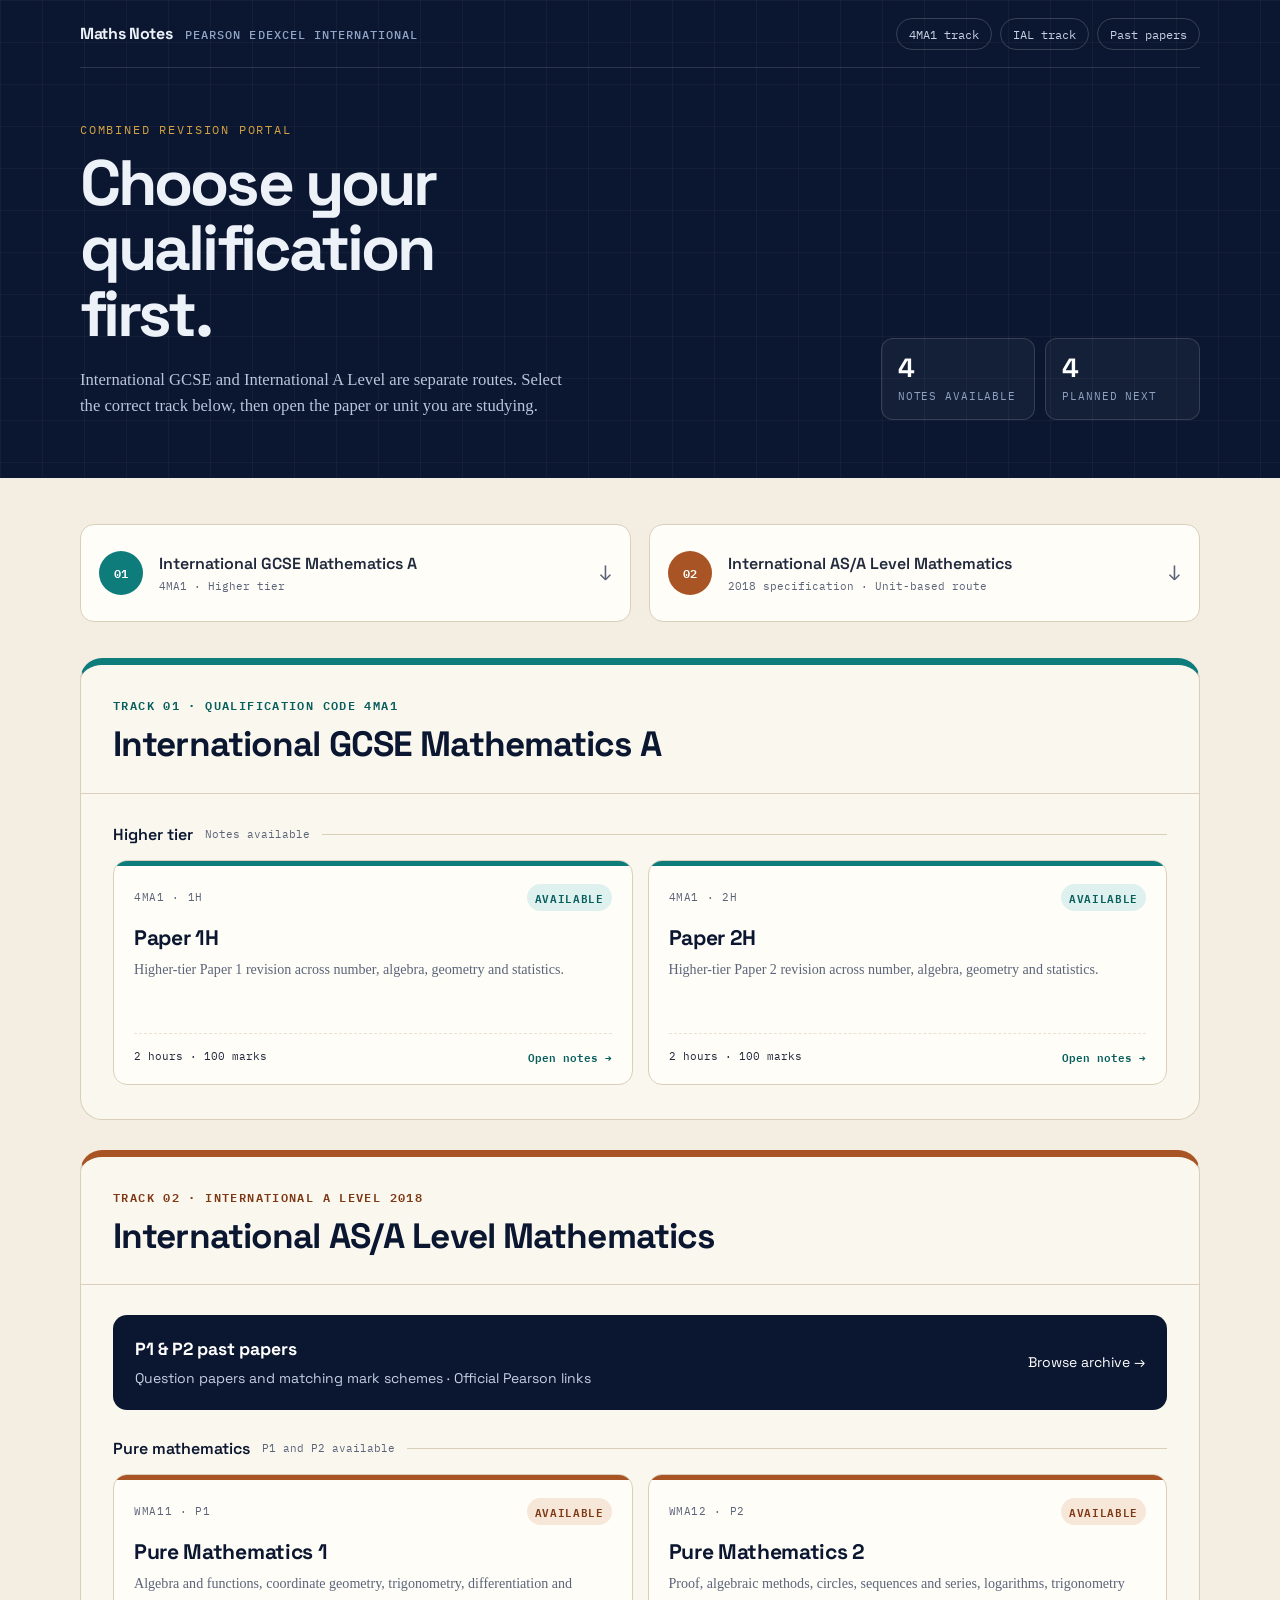
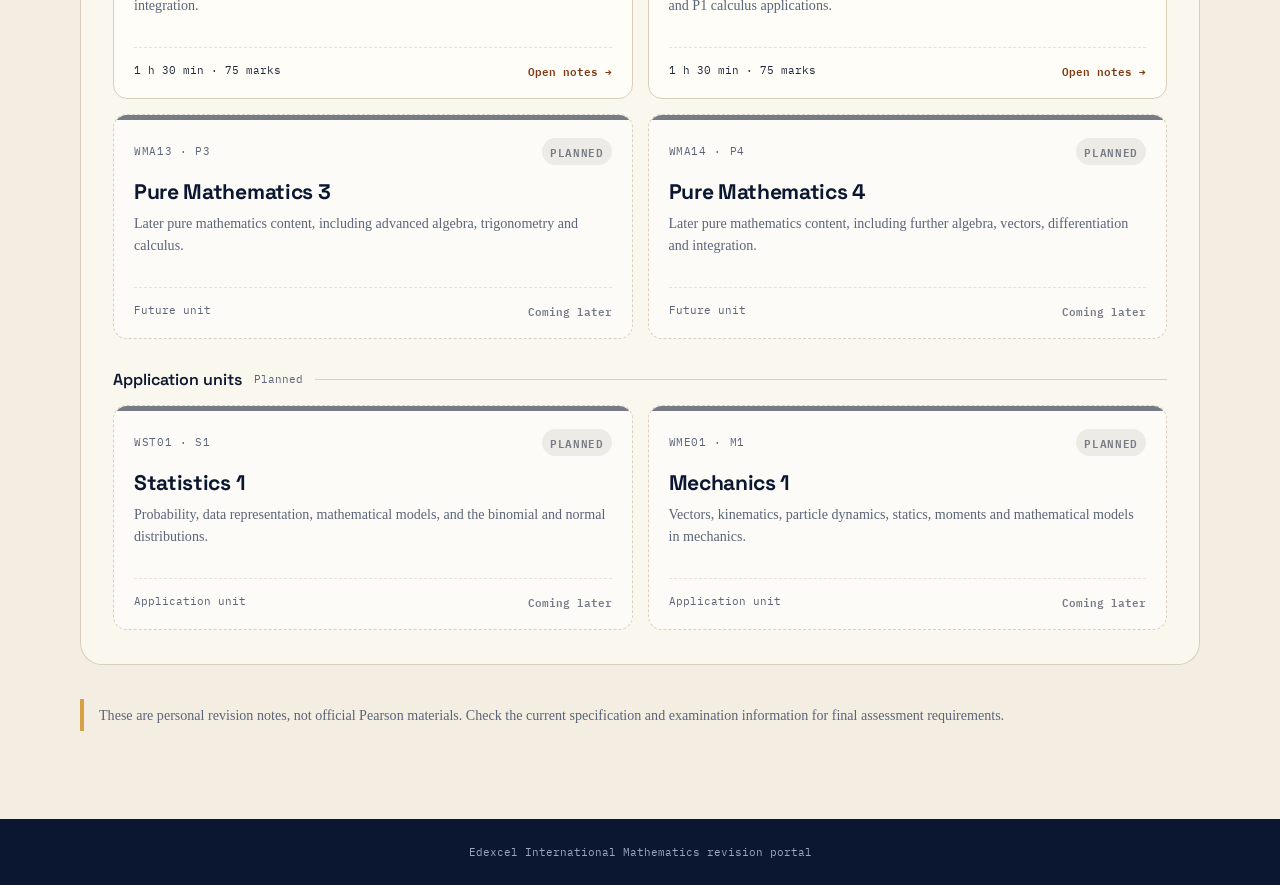
==== commit ae407262: "feat: past papers" ====
--- a/index.html
+++ b/index.html
@@ -53,7 +53,9 @@
     .paper-card h4{color:var(--navy);font:700 1.32rem/1.2 var(--display);letter-spacing:-.015em;margin:0}.paper-card p{color:var(--ink-soft);font-size:.88rem;line-height:1.55;margin:9px 0 18px}
     .paper-footer{align-items:center;border-top:1px dashed var(--line-soft);display:flex;font:.68rem var(--mono);gap:12px;justify-content:space-between;margin-top:auto;padding-top:13px}.paper-footer .open{font-weight:600}.igcse .paper-footer .open{color:var(--igcse-dark)}.ial .paper-footer .open{color:var(--ial-dark)}.planned .paper-footer .open{color:var(--planned)}
     .portal-note{border-left:4px solid var(--gold);color:var(--ink-soft);font-size:.88rem;margin:34px 0 0;padding:5px 0 5px 15px}footer{background:var(--navy);color:#97a7c2;font:.7rem var(--mono);padding:26px 20px;text-align:center}
+    .archive-link{display:flex;align-items:center;justify-content:space-between;gap:20px;background:var(--navy);color:var(--white);padding:20px 22px;border-radius:14px;text-decoration:none;margin-bottom:28px;font-family:var(--display)}.archive-link strong{display:block;font-size:1.1rem}.archive-link small{display:block;color:#c5d0e4;font-size:.875rem;margin-top:4px}.archive-link:hover{background:#182b4c}.archive-link>span:last-child{font-size:.875rem;flex-shrink:0}.track-nav{flex-wrap:wrap}
     @media(max-width:860px){.hero-inner{grid-template-columns:1fr;gap:28px}.availability{max-width:380px}.qualification-header{grid-template-columns:1fr;gap:18px}.structure-note{max-width:none}}
+    @media(max-width:480px){.archive-link{align-items:flex-start;flex-direction:column;gap:12px}}
     @media(max-width:640px){.topbar,.hero-inner,main{width:min(100% - 28px,1120px)}.topbar{align-items:flex-start;flex-direction:column;padding-block:16px}.brand small{display:block;margin:2px 0 0}.track-nav{width:100%}.track-nav a{flex:1;text-align:center}.hero-inner{padding-block:42px 46px}.portal-intro,.paper-grid{grid-template-columns:1fr}.qualification-header,.qualification-body{padding-inline:20px}.paper-card{min-height:0}}
     @media(prefers-reduced-motion:reduce){html{scroll-behavior:auto}*{transition:none!important}}
   </style>
@@ -62,7 +64,7 @@
   <header class="masthead">
     <div class="topbar">
       <div class="brand">Maths Notes <small>Pearson Edexcel International</small></div>
-      <nav class="track-nav" aria-label="Qualification tracks"><a href="#igcse-track">4MA1 track</a><a href="#ial-track">IAL track</a></nav>
+      <nav class="track-nav" aria-label="Qualification tracks"><a href="#igcse-track">4MA1 track</a><a href="#ial-track">IAL track</a><a href="past-papers.html">Past papers</a></nav>
     </div>
     <div class="hero-inner">
       <div>
@@ -72,7 +74,7 @@
       </div>
       <div class="availability" aria-label="Portal availability">
         <div class="availability-item"><strong>4</strong><span>Notes available</span></div>
-        <div class="availability-item"><strong>6</strong><span>Planned next</span></div>
+        <div class="availability-item"><strong>4</strong><span>Planned next</span></div>
       </div>
     </div>
   </header>
@@ -88,15 +90,17 @@
         <div><p class="qualification-code">Track 01 · Qualification code 4MA1</p><h2 id="igcse-heading">International GCSE Mathematics A</h2></div>
       </header>
       <div class="qualification-body">
+        <!-- Foundation placeholders retained for possible future use.
         <div class="group">
-          <!-- <div class="group-heading"><h3>Foundation tier</h3><span>Grades 1–5 · Notes planned</span></div>
+          <div class="group-heading"><h3>Foundation tier</h3><span>Grades 1–5 · Notes planned</span></div>
           <div class="paper-grid">
             <article class="paper-card planned" data-qualification="4MA1" data-tier="foundation" data-status="planned"><div class="paper-content"><div class="paper-topline"><span class="paper-code">4MA1 · 1F</span><span class="status planned">Planned</span></div><h4>Paper 1F</h4><p>Foundation-tier Paper 1 notes will appear here when they are ready.</p><div class="paper-footer"><span>2 hours · 100 marks</span><span class="open">Coming later</span></div></div></article>
             <article class="paper-card planned" data-qualification="4MA1" data-tier="foundation" data-status="planned"><div class="paper-content"><div class="paper-topline"><span class="paper-code">4MA1 · 2F</span><span class="status planned">Planned</span></div><h4>Paper 2F</h4><p>Foundation-tier Paper 2 notes will appear here when they are ready.</p><div class="paper-footer"><span>2 hours · 100 marks</span><span class="open">Coming later</span></div></div></article>
           </div>
-        </div> -->
+        </div>
+        -->
         <div class="group">
-          <div class="group-heading"><h3>Higher tier</h3><span>Grade 10 · Notes available</span></div>
+          <div class="group-heading"><h3>Higher tier</h3><span>Notes available</span></div>
           <div class="paper-grid">
             <a class="paper-card" href="Final revision 1H notes.html" data-qualification="4MA1" data-tier="higher" data-status="available"><div class="paper-content"><div class="paper-topline"><span class="paper-code">4MA1 · 1H</span><span class="status ready">Available</span></div><h4>Paper 1H</h4><p>Higher-tier Paper 1 revision across number, algebra, geometry and statistics.</p><div class="paper-footer"><span>2 hours · 100 marks</span><span class="open">Open notes →</span></div></div></a>
             <a class="paper-card" href="Final_revision_2H_notes -1.html" data-qualification="4MA1" data-tier="higher" data-status="available"><div class="paper-content"><div class="paper-topline"><span class="paper-code">4MA1 · 2H</span><span class="status ready">Available</span></div><h4>Paper 2H</h4><p>Higher-tier Paper 2 revision across number, algebra, geometry and statistics.</p><div class="paper-footer"><span>2 hours · 100 marks</span><span class="open">Open notes →</span></div></div></a>
@@ -111,6 +115,7 @@
       </header>
       <div class="qualification-body">
         <div class="group">
+          <a class="archive-link" href="past-papers.html"><span><strong>P1 &amp; P2 past papers</strong><small>Question papers and matching mark schemes · Official Pearson links</small></span><span>Browse archive →</span></a>
           <div class="group-heading"><h3>Pure mathematics</h3><span>P1 and P2 available</span></div>
           <div class="paper-grid">
             <a class="paper-card" href="pure-mathematics-1.html" data-qualification="IAL-2018" data-unit="WMA11" data-status="available"><div class="paper-content"><div class="paper-topline"><span class="paper-code">WMA11 · P1</span><span class="status ready">Available</span></div><h4>Pure Mathematics 1</h4><p>Algebra and functions, coordinate geometry, trigonometry, differentiation and integration.</p><div class="paper-footer"><span>1 h 30 min · 75 marks</span><span class="open">Open notes →</span></div></div></a>
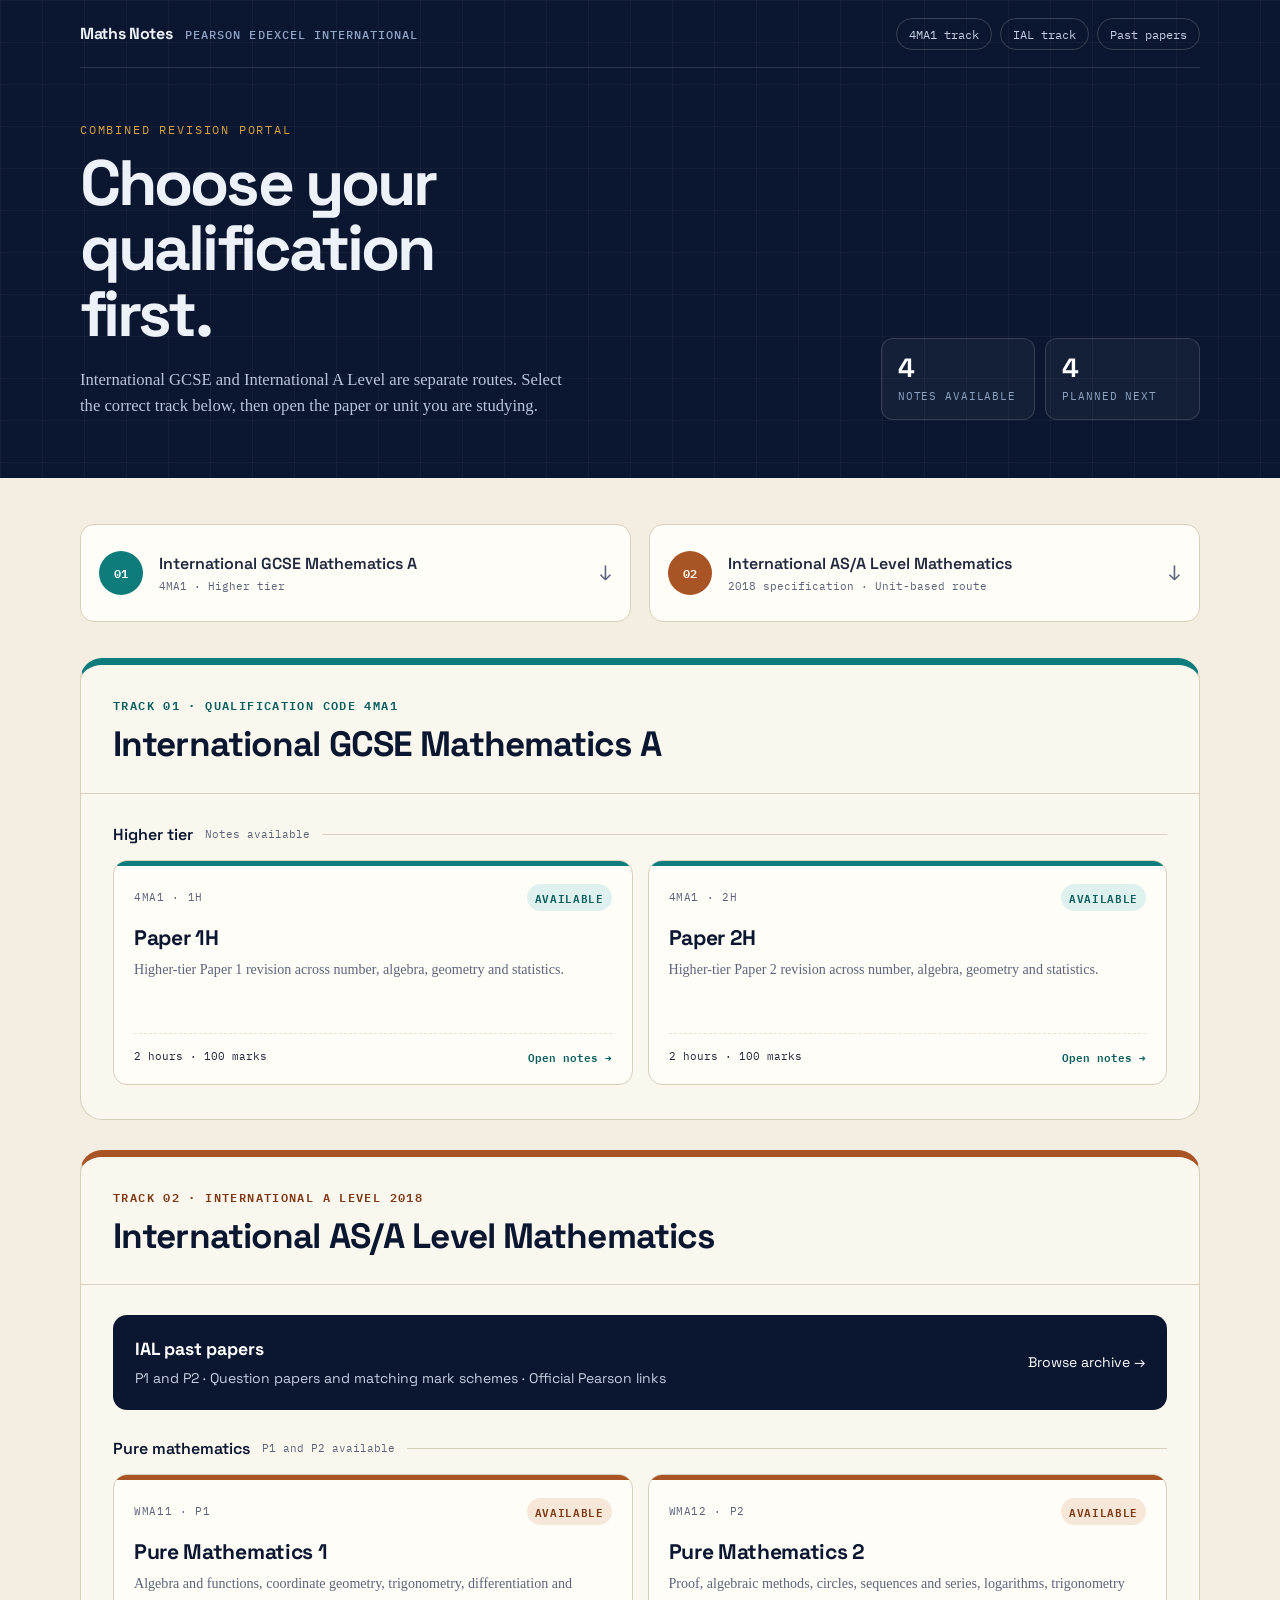
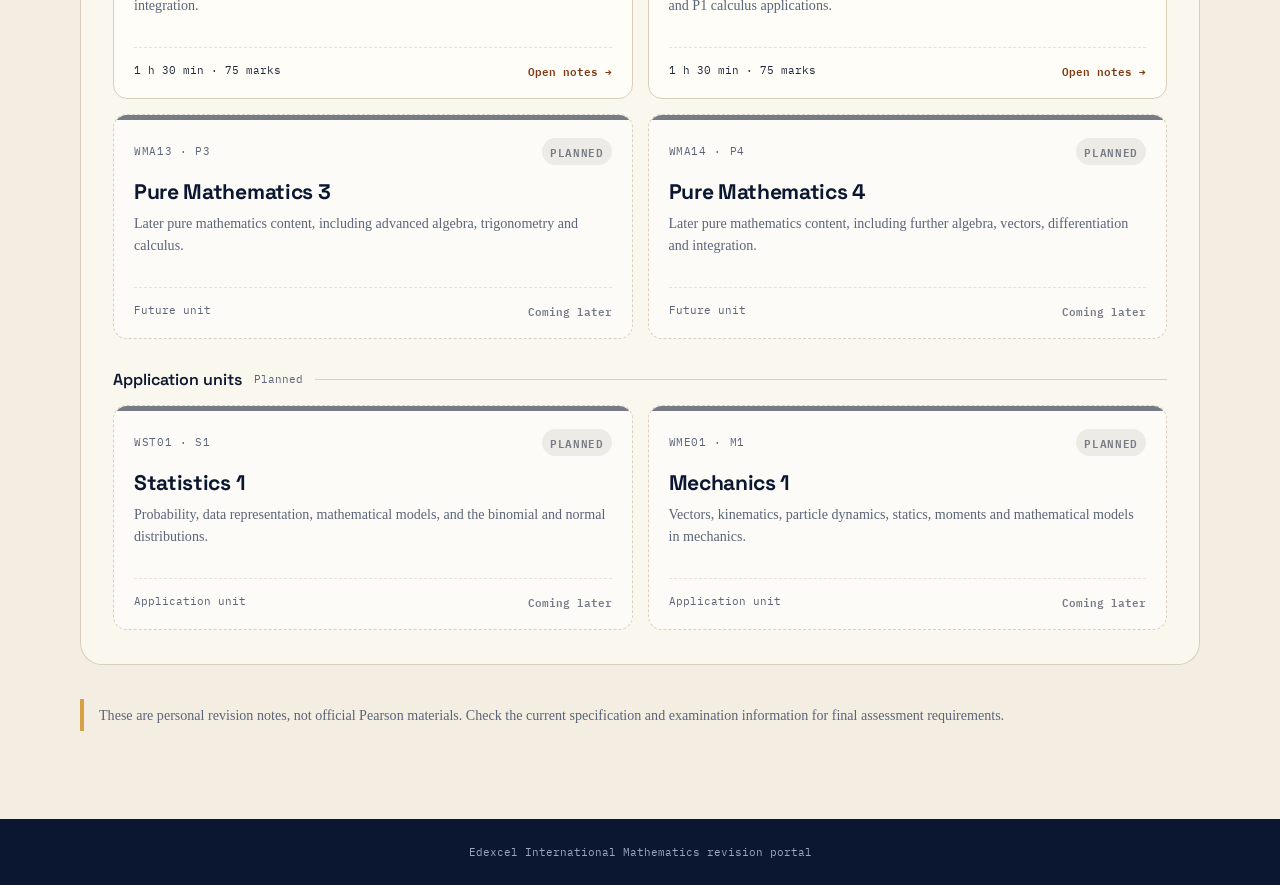
==== commit 473d5f63: "feat(archive): unit registry, per-entry validation, broken-MS handling, accuracy fixes - units come " ====
--- a/index.html
+++ b/index.html
@@ -115,7 +115,7 @@
       </header>
       <div class="qualification-body">
         <div class="group">
-          <a class="archive-link" href="past-papers.html"><span><strong>P1 &amp; P2 past papers</strong><small>Question papers and matching mark schemes · Official Pearson links</small></span><span>Browse archive →</span></a>
+          <a class="archive-link" href="past-papers.html"><span><strong>IAL past papers</strong><small>P1 and P2 · Question papers and matching mark schemes · Official Pearson links</small></span><span>Browse archive →</span></a>
           <div class="group-heading"><h3>Pure mathematics</h3><span>P1 and P2 available</span></div>
           <div class="paper-grid">
             <a class="paper-card" href="pure-mathematics-1.html" data-qualification="IAL-2018" data-unit="WMA11" data-status="available"><div class="paper-content"><div class="paper-topline"><span class="paper-code">WMA11 · P1</span><span class="status ready">Available</span></div><h4>Pure Mathematics 1</h4><p>Algebra and functions, coordinate geometry, trigonometry, differentiation and integration.</p><div class="paper-footer"><span>1 h 30 min · 75 marks</span><span class="open">Open notes →</span></div></div></a>
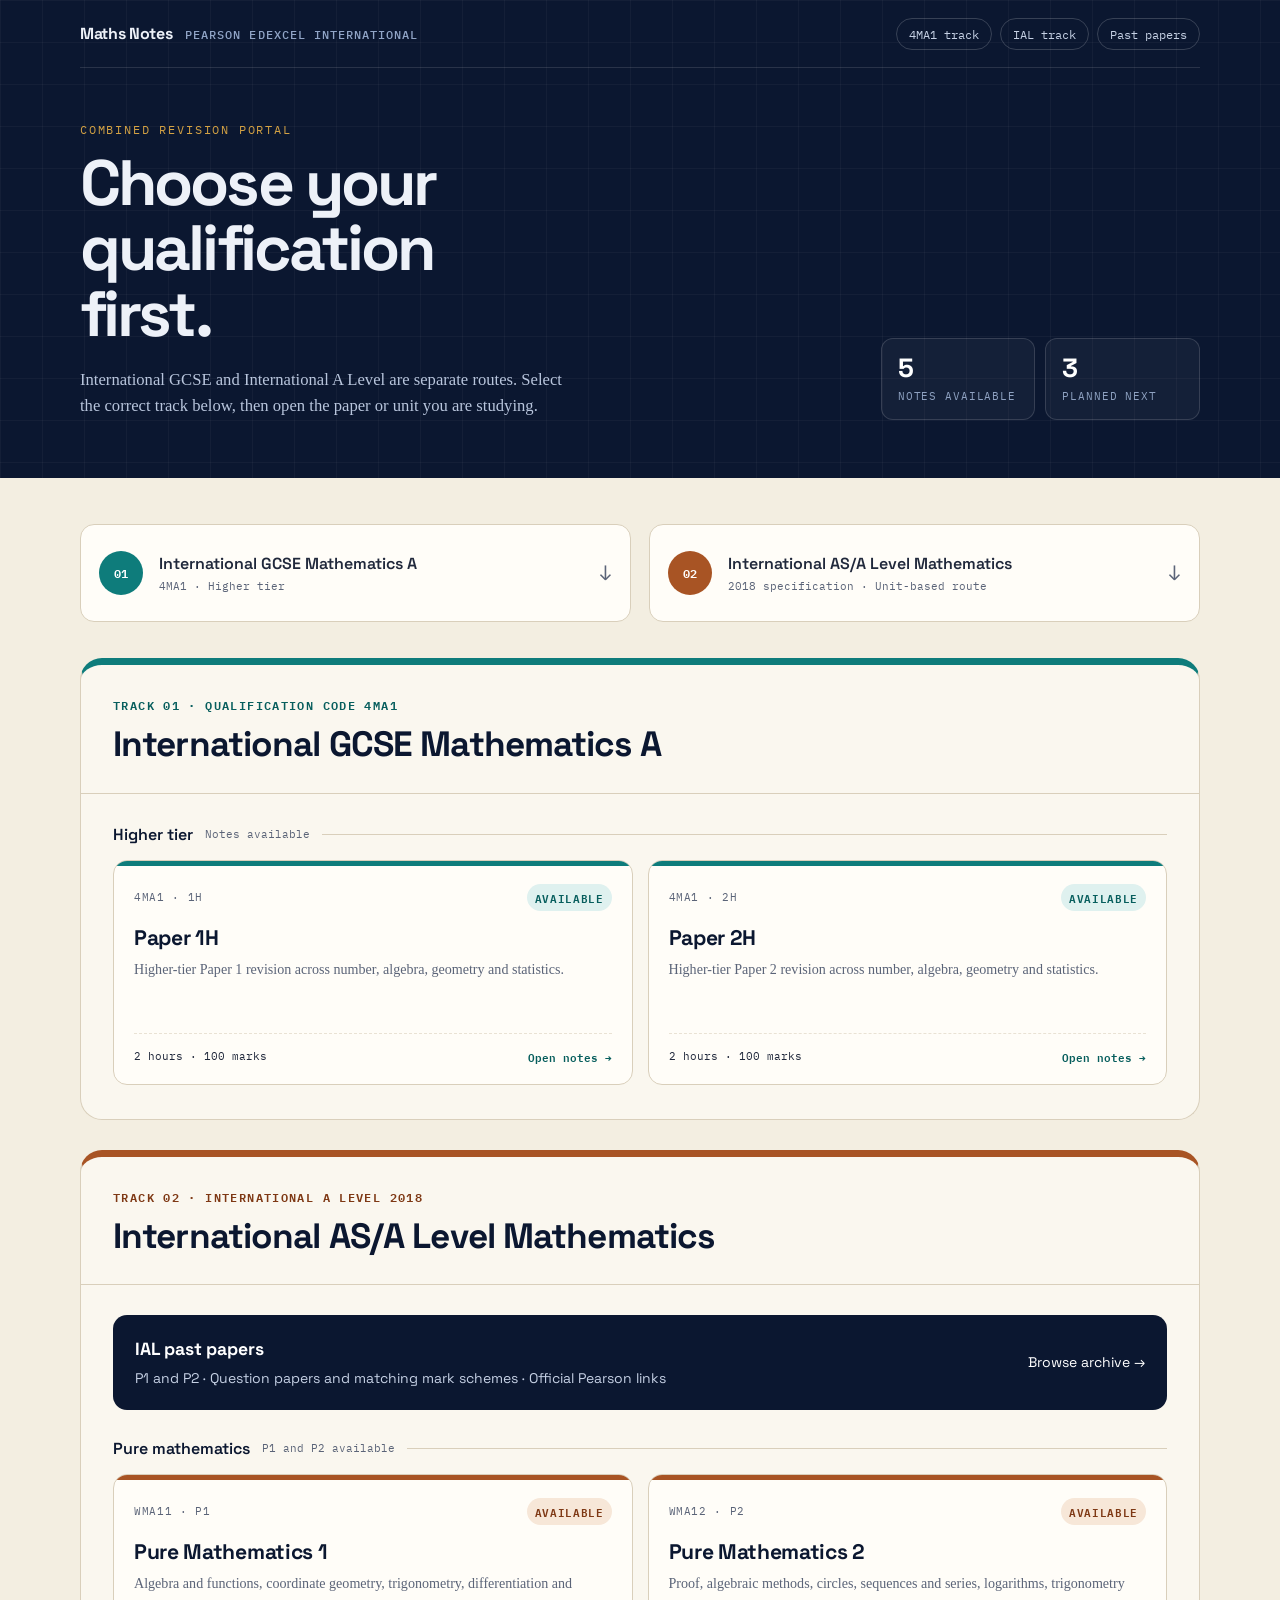
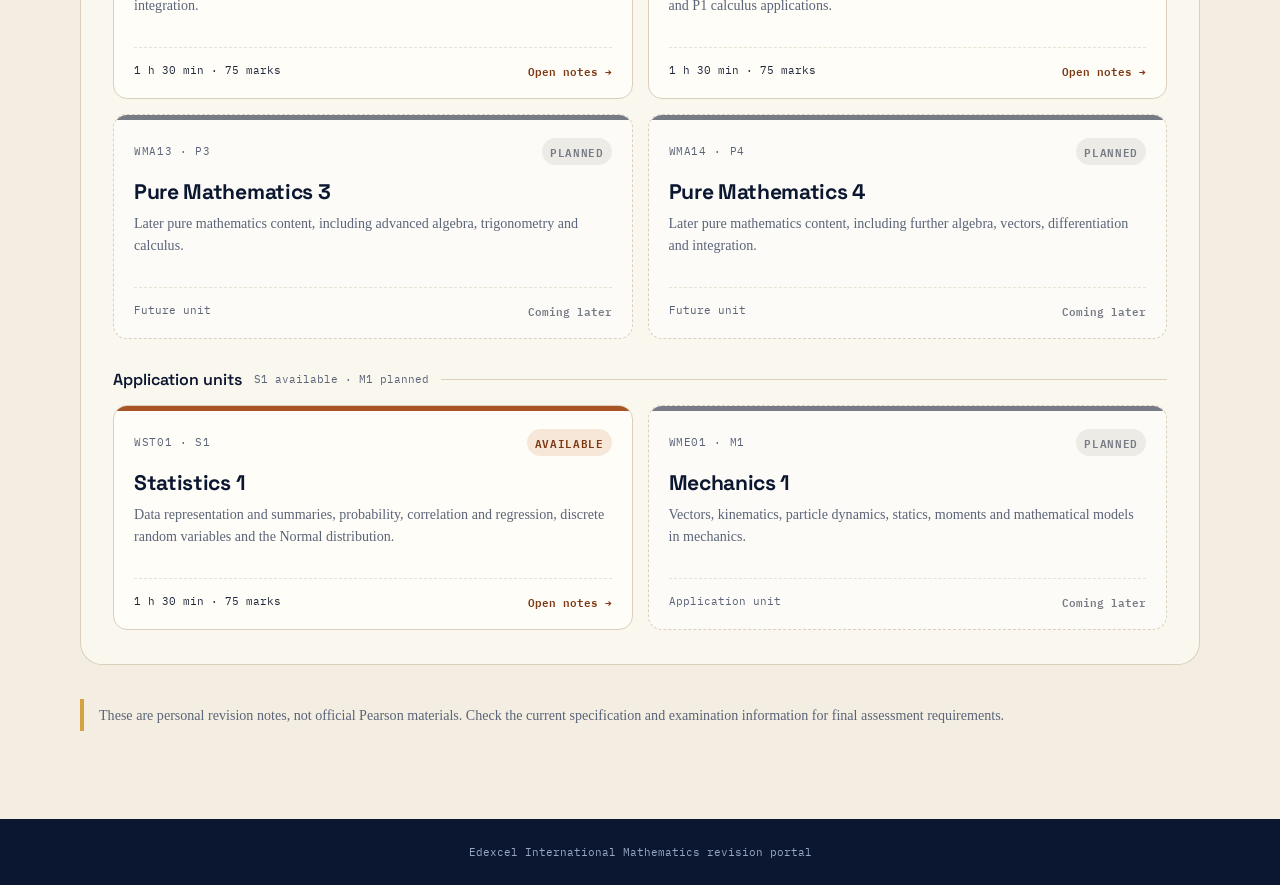
==== commit eddcbd0e: "feat(site): make S1 available in index and unit switchers index.html: the WST01 card is now a link t" ====
--- a/index.html
+++ b/index.html
@@ -73,8 +73,8 @@
         <p class="hero-copy">International GCSE and International A Level are separate routes. Select the correct track below, then open the paper or unit you are studying.</p>
       </div>
       <div class="availability" aria-label="Portal availability">
-        <div class="availability-item"><strong>4</strong><span>Notes available</span></div>
-        <div class="availability-item"><strong>4</strong><span>Planned next</span></div>
+        <div class="availability-item"><strong>5</strong><span>Notes available</span></div>
+        <div class="availability-item"><strong>3</strong><span>Planned next</span></div>
       </div>
     </div>
   </header>
@@ -125,9 +125,9 @@
           </div>
         </div>
         <div class="group">
-          <div class="group-heading"><h3>Application units</h3><span>Planned</span></div>
+          <div class="group-heading"><h3>Application units</h3><span>S1 available · M1 planned</span></div>
           <div class="paper-grid">
-            <article class="paper-card planned" data-qualification="IAL-2018" data-unit="WST01" data-status="planned"><div class="paper-content"><div class="paper-topline"><span class="paper-code">WST01 · S1</span><span class="status planned">Planned</span></div><h4>Statistics 1</h4><p>Probability, data representation, mathematical models, and the binomial and normal distributions.</p><div class="paper-footer"><span>Application unit</span><span class="open">Coming later</span></div></div></article>
+            <a class="paper-card" href="statistics-1.html" data-qualification="IAL-2018" data-unit="WST01" data-status="available"><div class="paper-content"><div class="paper-topline"><span class="paper-code">WST01 · S1</span><span class="status ready">Available</span></div><h4>Statistics 1</h4><p>Data representation and summaries, probability, correlation and regression, discrete random variables and the Normal distribution.</p><div class="paper-footer"><span>1 h 30 min · 75 marks</span><span class="open">Open notes →</span></div></div></a>
             <article class="paper-card planned" data-qualification="IAL-2018" data-unit="WME01" data-status="planned"><div class="paper-content"><div class="paper-topline"><span class="paper-code">WME01 · M1</span><span class="status planned">Planned</span></div><h4>Mechanics 1</h4><p>Vectors, kinematics, particle dynamics, statics, moments and mathematical models in mechanics.</p><div class="paper-footer"><span>Application unit</span><span class="open">Coming later</span></div></div></article>
           </div>
         </div>
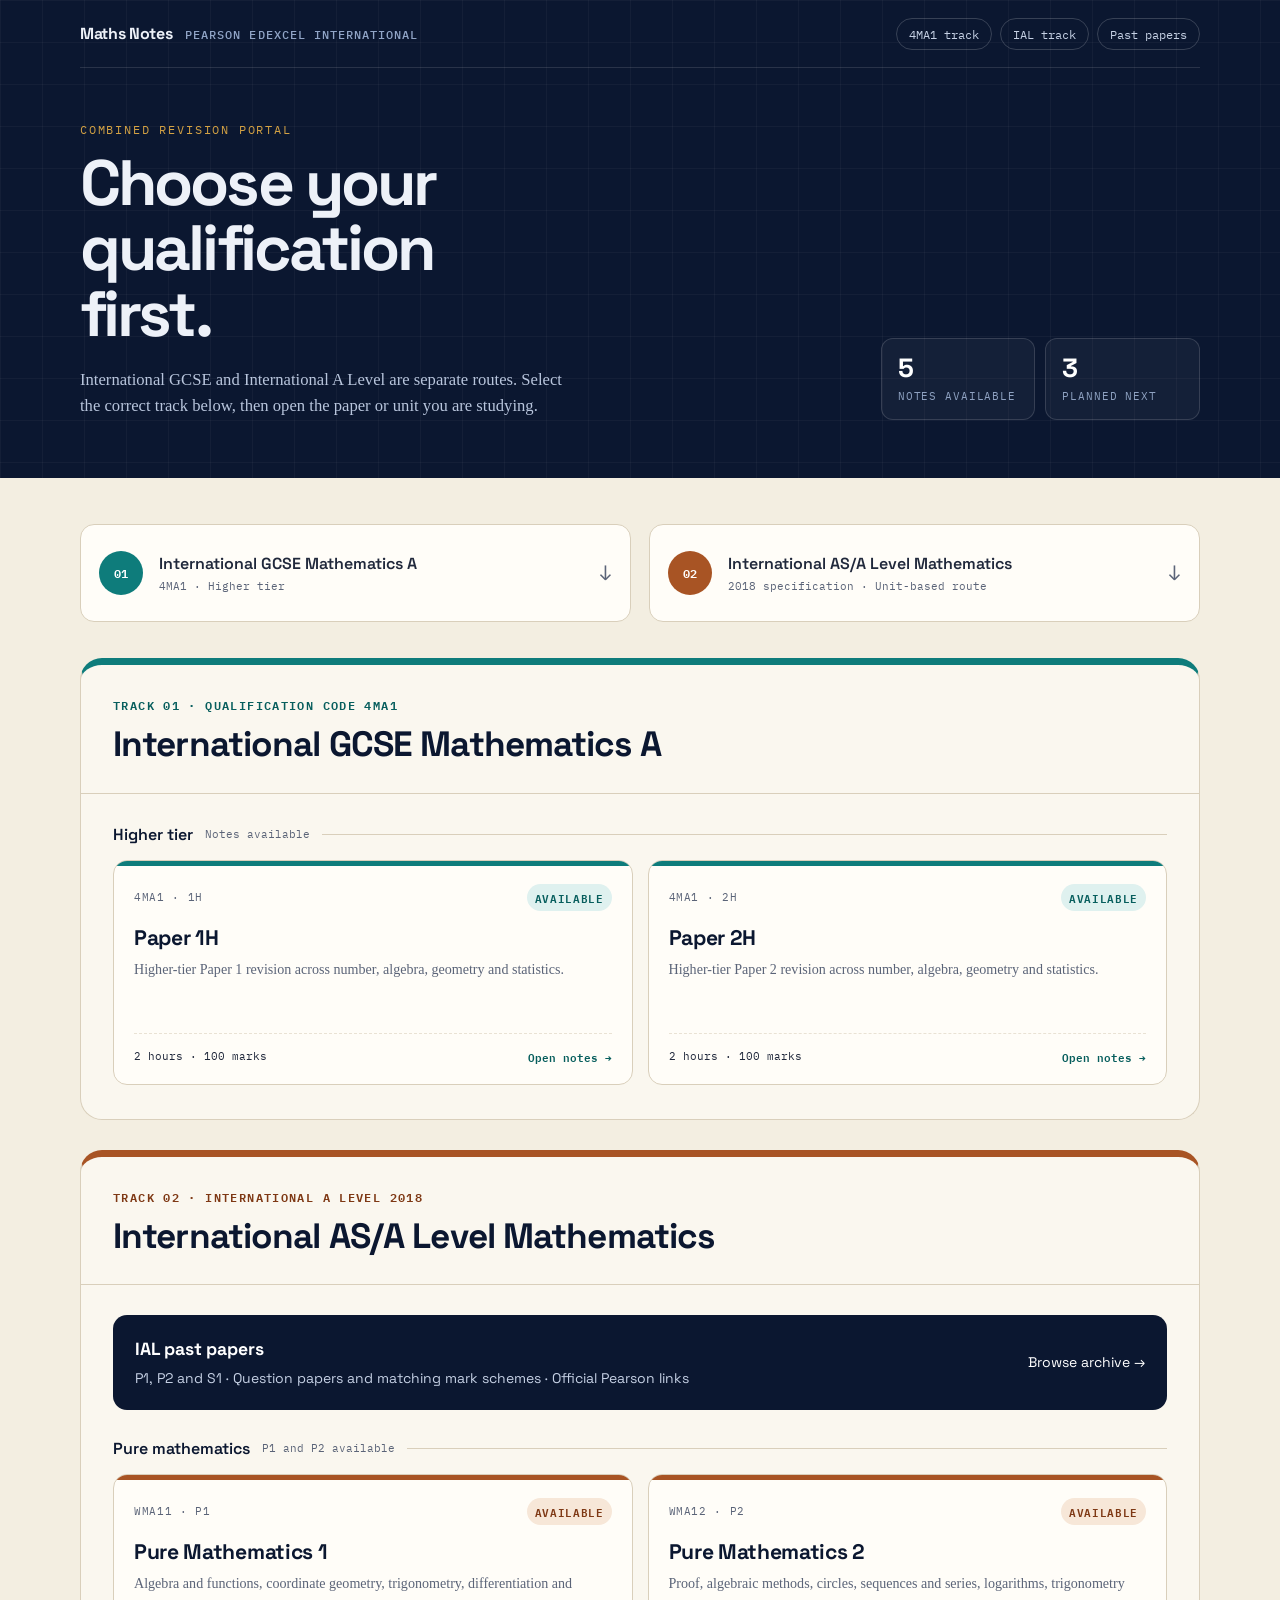
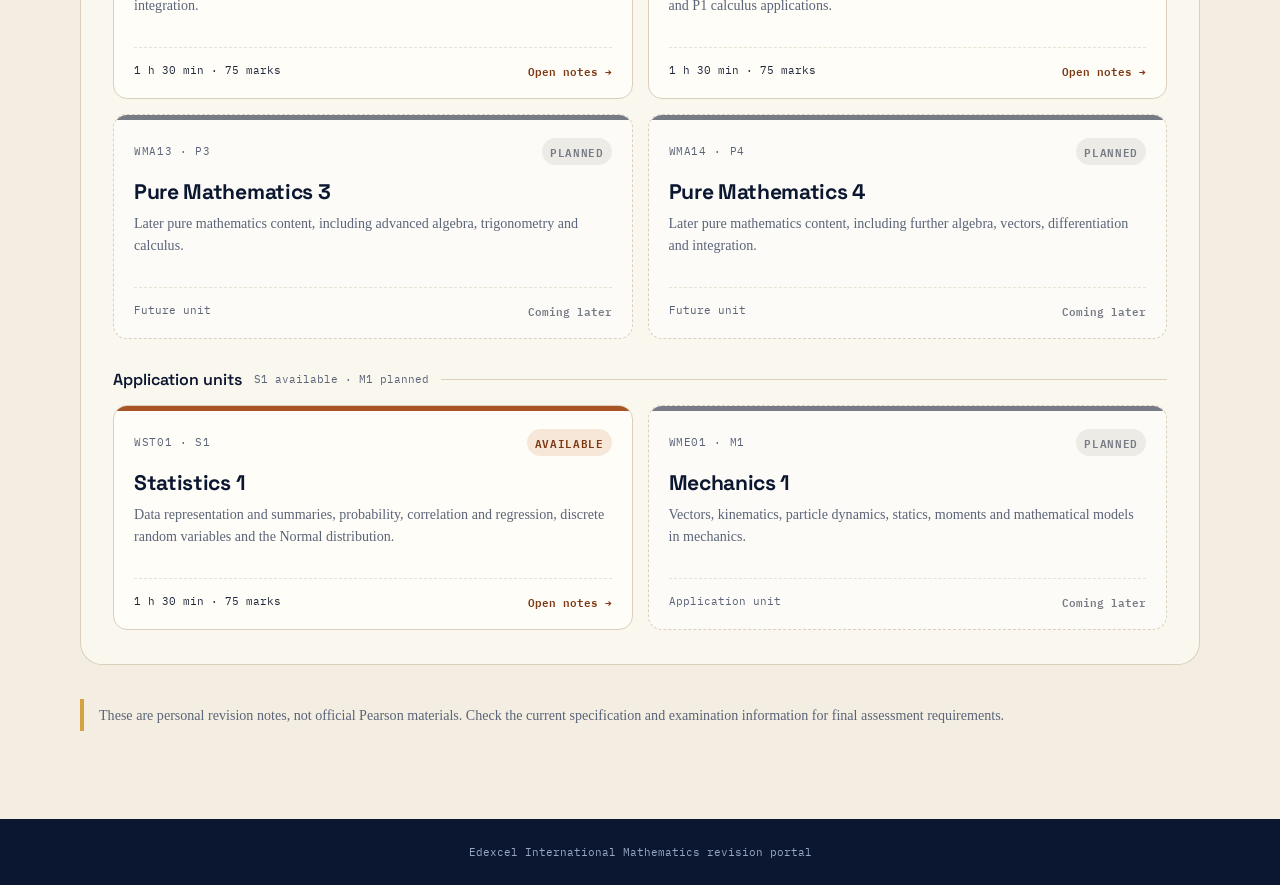
==== commit 7c665876: "feat(site): link S1 to the archive; docs - past-papers.html: "S1 notes" in the top navigation; the B" ====
--- a/index.html
+++ b/index.html
@@ -115,7 +115,7 @@
       </header>
       <div class="qualification-body">
         <div class="group">
-          <a class="archive-link" href="past-papers.html"><span><strong>IAL past papers</strong><small>P1 and P2 · Question papers and matching mark schemes · Official Pearson links</small></span><span>Browse archive →</span></a>
+          <a class="archive-link" href="past-papers.html"><span><strong>IAL past papers</strong><small>P1, P2 and S1 · Question papers and matching mark schemes · Official Pearson links</small></span><span>Browse archive →</span></a>
           <div class="group-heading"><h3>Pure mathematics</h3><span>P1 and P2 available</span></div>
           <div class="paper-grid">
             <a class="paper-card" href="pure-mathematics-1.html" data-qualification="IAL-2018" data-unit="WMA11" data-status="available"><div class="paper-content"><div class="paper-topline"><span class="paper-code">WMA11 · P1</span><span class="status ready">Available</span></div><h4>Pure Mathematics 1</h4><p>Algebra and functions, coordinate geometry, trigonometry, differentiation and integration.</p><div class="paper-footer"><span>1 h 30 min · 75 marks</span><span class="open">Open notes →</span></div></div></a>
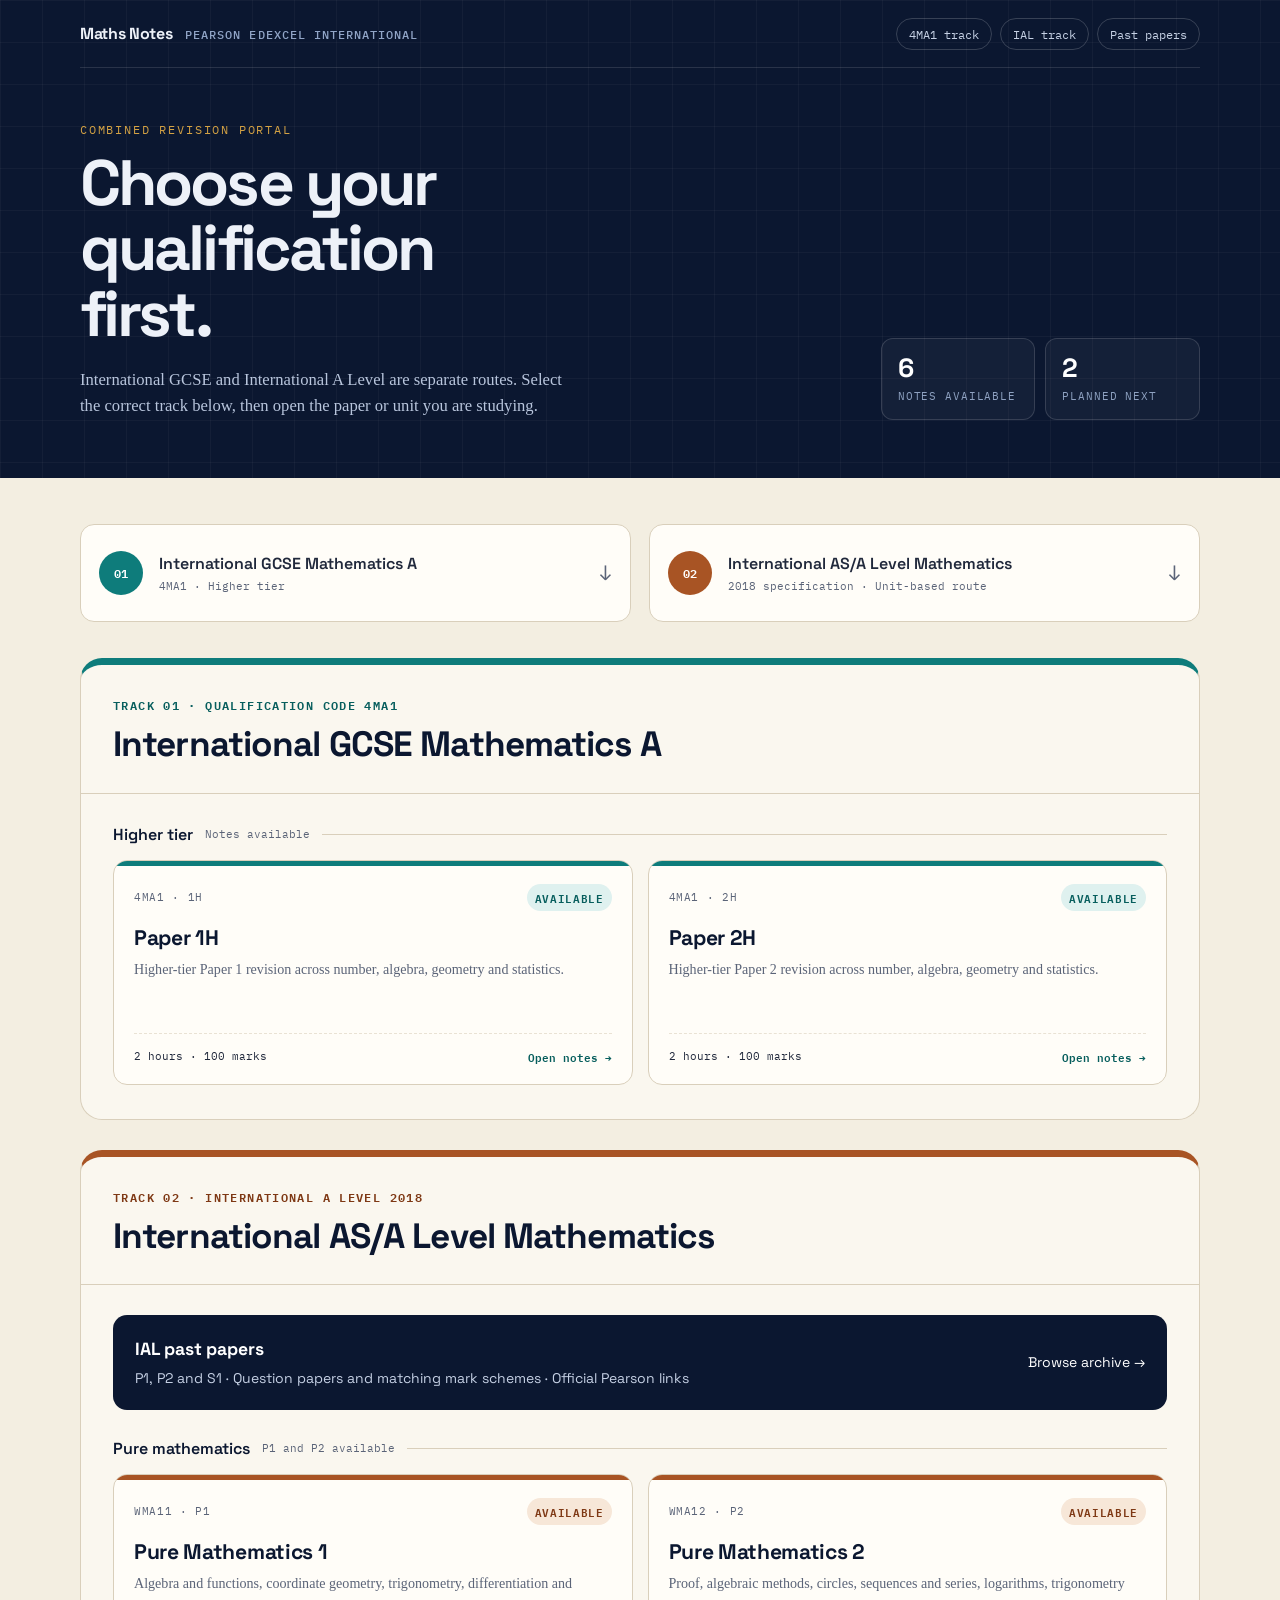
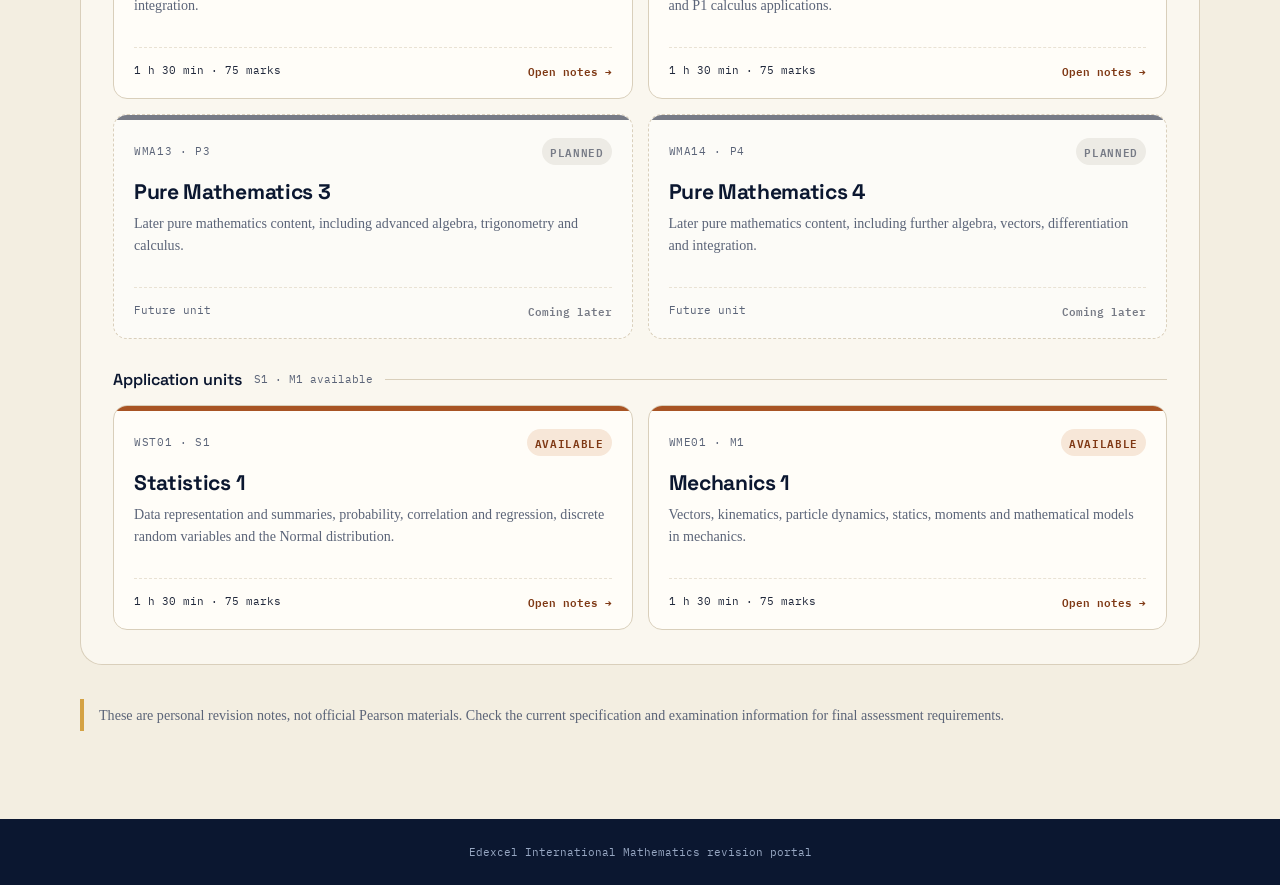
==== commit 6b9136a8: "feat(site): make M1 available in the index The WME01 card is now a link to mechanics-1.html, marked " ====
--- a/index.html
+++ b/index.html
@@ -73,8 +73,8 @@
         <p class="hero-copy">International GCSE and International A Level are separate routes. Select the correct track below, then open the paper or unit you are studying.</p>
       </div>
       <div class="availability" aria-label="Portal availability">
-        <div class="availability-item"><strong>5</strong><span>Notes available</span></div>
-        <div class="availability-item"><strong>3</strong><span>Planned next</span></div>
+        <div class="availability-item"><strong>6</strong><span>Notes available</span></div>
+        <div class="availability-item"><strong>2</strong><span>Planned next</span></div>
       </div>
     </div>
   </header>
@@ -125,10 +125,10 @@
           </div>
         </div>
         <div class="group">
-          <div class="group-heading"><h3>Application units</h3><span>S1 available · M1 planned</span></div>
+          <div class="group-heading"><h3>Application units</h3><span>S1 · M1 available</span></div>
           <div class="paper-grid">
             <a class="paper-card" href="statistics-1.html" data-qualification="IAL-2018" data-unit="WST01" data-status="available"><div class="paper-content"><div class="paper-topline"><span class="paper-code">WST01 · S1</span><span class="status ready">Available</span></div><h4>Statistics 1</h4><p>Data representation and summaries, probability, correlation and regression, discrete random variables and the Normal distribution.</p><div class="paper-footer"><span>1 h 30 min · 75 marks</span><span class="open">Open notes →</span></div></div></a>
-            <article class="paper-card planned" data-qualification="IAL-2018" data-unit="WME01" data-status="planned"><div class="paper-content"><div class="paper-topline"><span class="paper-code">WME01 · M1</span><span class="status planned">Planned</span></div><h4>Mechanics 1</h4><p>Vectors, kinematics, particle dynamics, statics, moments and mathematical models in mechanics.</p><div class="paper-footer"><span>Application unit</span><span class="open">Coming later</span></div></div></article>
+            <a class="paper-card" href="mechanics-1.html" data-qualification="IAL-2018" data-unit="WME01" data-status="available"><div class="paper-content"><div class="paper-topline"><span class="paper-code">WME01 · M1</span><span class="status ready">Available</span></div><h4>Mechanics 1</h4><p>Vectors, kinematics, particle dynamics, statics, moments and mathematical models in mechanics.</p><div class="paper-footer"><span>1 h 30 min · 75 marks</span><span class="open">Open notes →</span></div></div></a>
           </div>
         </div>
       </div>
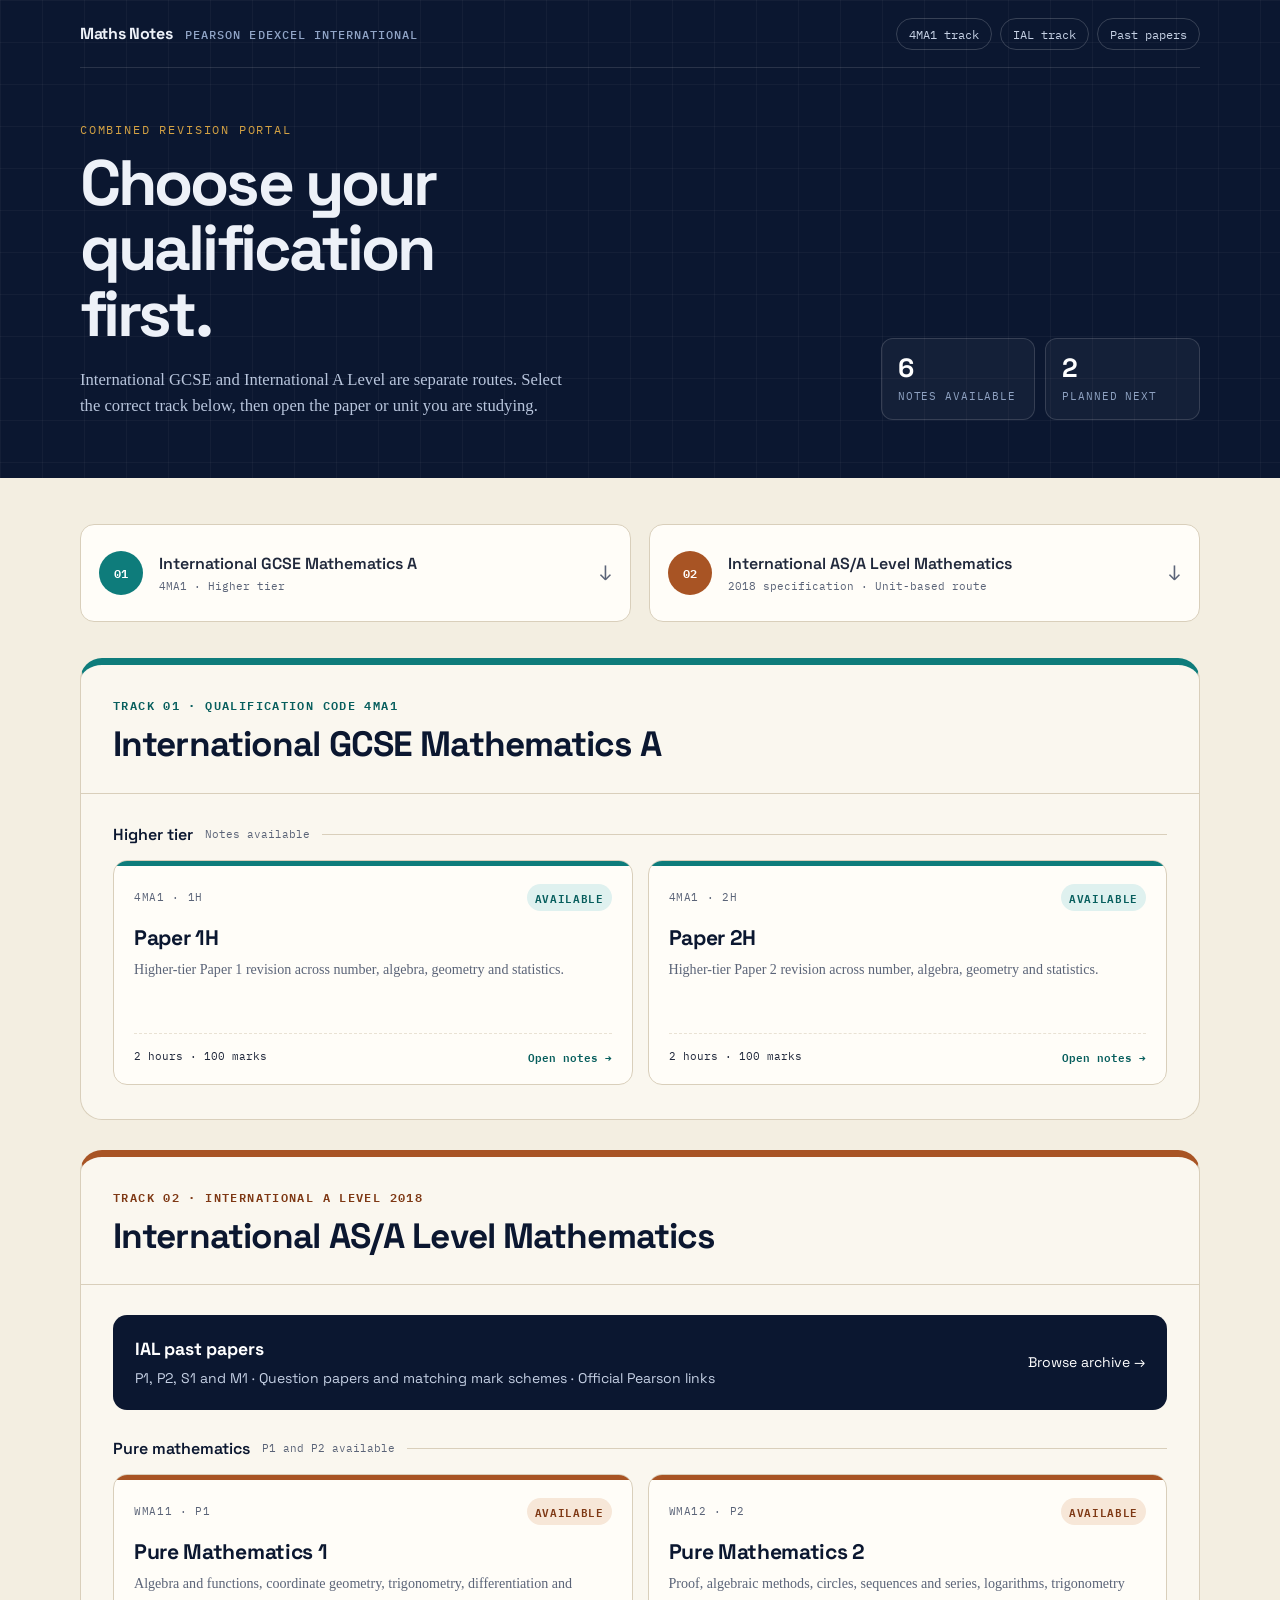
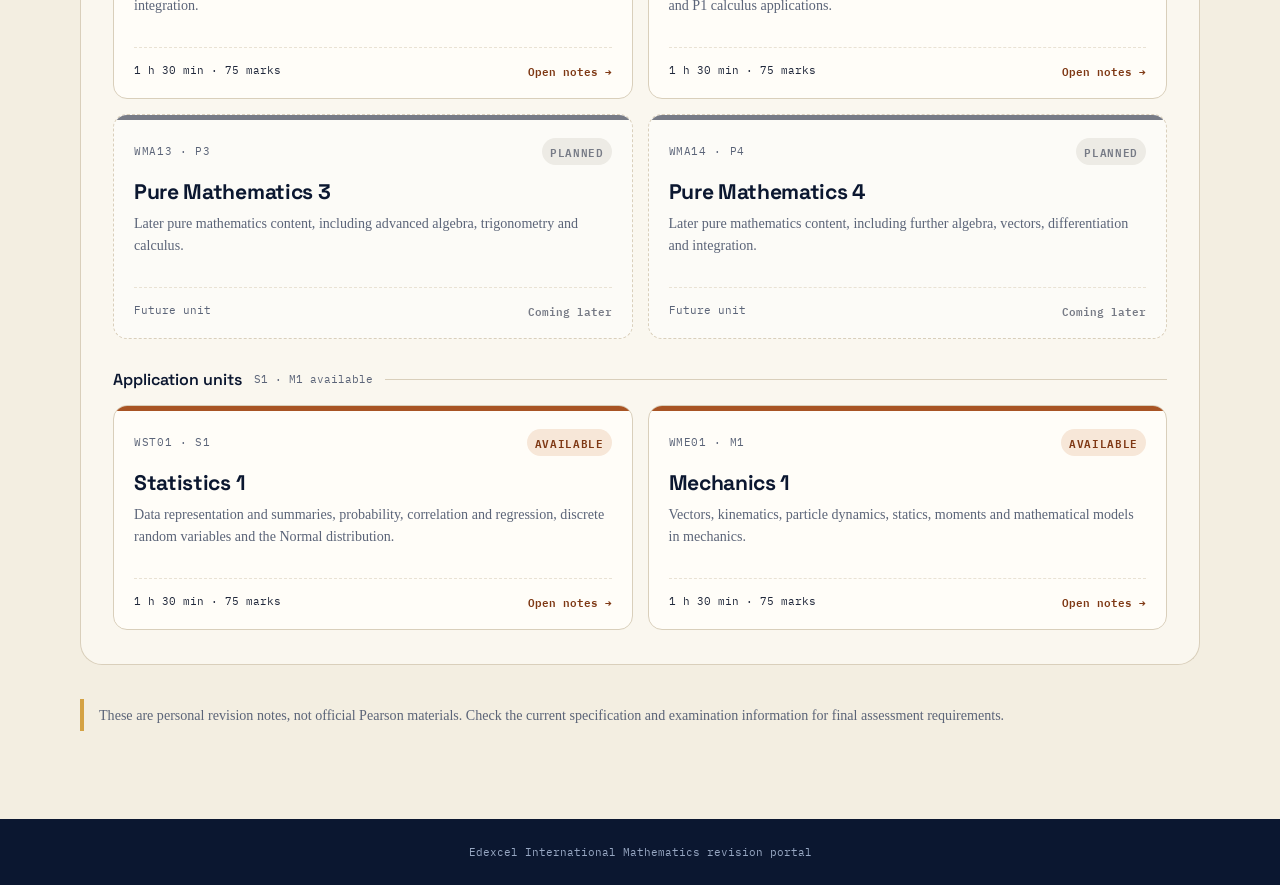
==== commit 96f64702: "feat(site): link M1 to the archive; docs - mechanics-1.html: the Units-menu "Past papers" link now o" ====
--- a/index.html
+++ b/index.html
@@ -115,7 +115,7 @@
       </header>
       <div class="qualification-body">
         <div class="group">
-          <a class="archive-link" href="past-papers.html"><span><strong>IAL past papers</strong><small>P1, P2 and S1 · Question papers and matching mark schemes · Official Pearson links</small></span><span>Browse archive →</span></a>
+          <a class="archive-link" href="past-papers.html"><span><strong>IAL past papers</strong><small>P1, P2, S1 and M1 · Question papers and matching mark schemes · Official Pearson links</small></span><span>Browse archive →</span></a>
           <div class="group-heading"><h3>Pure mathematics</h3><span>P1 and P2 available</span></div>
           <div class="paper-grid">
             <a class="paper-card" href="pure-mathematics-1.html" data-qualification="IAL-2018" data-unit="WMA11" data-status="available"><div class="paper-content"><div class="paper-topline"><span class="paper-code">WMA11 · P1</span><span class="status ready">Available</span></div><h4>Pure Mathematics 1</h4><p>Algebra and functions, coordinate geometry, trigonometry, differentiation and integration.</p><div class="paper-footer"><span>1 h 30 min · 75 marks</span><span class="open">Open notes →</span></div></div></a>
